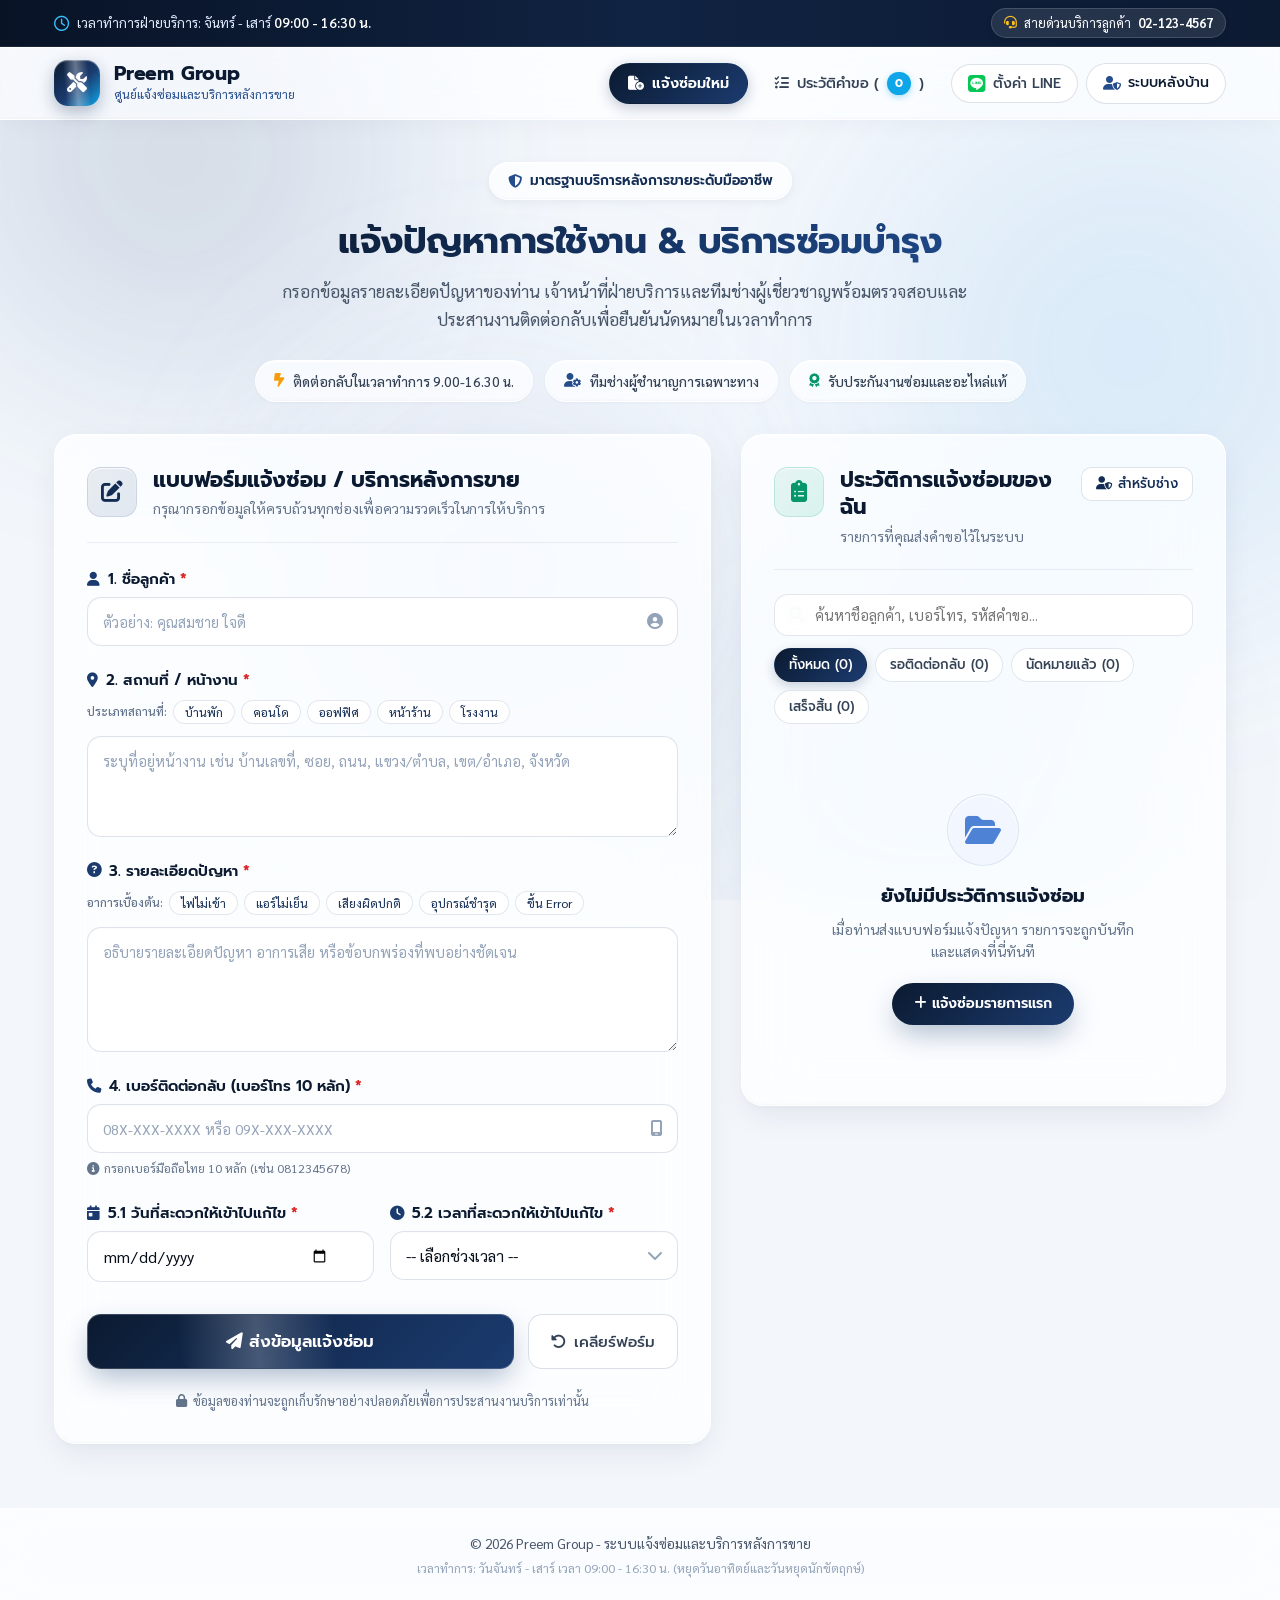
==== web pg/index.html @ f9a59000 "Add files via upload" ====
<!DOCTYPE html>
<html lang="th">
<head>
  <meta charset="UTF-8">
  <meta name="viewport" content="width=device-width, initial-scale=1.0">
  <title>ระบบแจ้งซ่อมและบริการหลังการขาย | Preem Group</title>
  <meta name="description" content="ระบบแจ้งซ่อมและบริการหลังการขายออนไลน์ Preem Group สะดวก รวดเร็ว พร้อมทีมงานช่างมืออาชีพติดต่อกลับในเวลาทำการ 9.00-16.30 น.">
  
  <!-- Google Fonts: Prompt, Sarabun & Plus Jakarta Sans -->
  <link rel="preconnect" href="https://fonts.googleapis.com">
  <link rel="preconnect" href="https://fonts.gstatic.com" crossorigin>
  <link href="https://fonts.googleapis.com/css2?family=Plus+Jakarta+Sans:wght@400;500;600;700;800&family=Prompt:wght@300;400;500;600;700&family=Sarabun:wght@300;400;500;600;700&display=swap" rel="stylesheet">
  
  <!-- Font Awesome 6 Icons -->
  <link rel="stylesheet" href="https://cdnjs.cloudflare.com/ajax/libs/font-awesome/6.5.1/css/all.min.css">
  
  <!-- LINE LIFF SDK 2.x -->
  <script charset="utf-8" src="https://static.line-scdn.net/liff/edge/2/sdk.js"></script>

  <!-- Custom Stylesheet -->
  <link rel="stylesheet" href="style.css">
</head>
<body>

  <!-- Background Ambient Liquid Glass Mesh Orbs -->
  <div class="liquid-bg-container" aria-hidden="true">
    <div class="liquid-orb liquid-orb-1"></div>
    <div class="liquid-orb liquid-orb-2"></div>
    <div class="liquid-orb liquid-orb-3"></div>
    <div class="liquid-orb liquid-orb-4"></div>
  </div>

  <!-- Top Announcement Bar -->
  <aside class="top-announcement" aria-label="เวลาทำการ">
    <div class="container top-bar-content">
      <div class="operating-hours">
        <i class="fa-regular fa-clock"></i>
        <span>เวลาทำการฝ่ายบริการ: จันทร์ - เสาร์ <strong>09:00 - 16:30 น.</strong></span>
      </div>
      <div class="quick-contact">
        <span class="hotline-badge"><i class="fa-solid fa-headset"></i> สายด่วนบริการลูกค้า <strong>02-123-4567</strong></span>
      </div>
    </div>
  </aside>

  <!-- Main Navigation Header -->
  <header class="main-header">
    <div class="container header-content">
      <div class="brand-logo">
        <div class="logo-icon-wrapper">
          <i class="fa-solid fa-screwdriver-wrench"></i>
        </div>
        <div class="brand-text">
          <span class="brand-title">Preem Group</span>
          <span class="brand-subtitle">ศูนย์แจ้งซ่อมและบริการหลังการขาย</span>
        </div>
      </div>
      <nav class="header-nav">
        <a href="#request-form-section" class="nav-link active"><i class="fa-solid fa-file-circle-plus"></i> แจ้งซ่อมใหม่</a>
        <a href="#history-section" class="nav-link"><i class="fa-solid fa-list-check"></i> ประวัติคำขอ (<span id="ticketCountBadge">0</span>)</a>
        <button type="button" id="btnOpenLineSettings" class="btn-header-setting" title="ตั้งค่าเชื่อมต่อ LINE">
          <i class="fa-brands fa-line" style="color: #06C755; font-size: 1.1rem;"></i> <span>ตั้งค่า LINE</span>
        </button>
        <a href="admin.html" class="btn-header-setting" title="เข้าสู่ระบบจัดการหลังบ้าน" style="color: var(--navy-900); text-decoration: none;">
          <i class="fa-solid fa-user-shield text-blue"></i> <span>ระบบหลังบ้าน</span>
        </a>
      </nav>
    </div>
  </header>

  <!-- Hero Section with Trust Badges -->
  <section class="hero-section">
    <div class="container hero-container">
      <div class="hero-text">
        <div class="hero-badge">
          <i class="fa-solid fa-shield-halved"></i> มาตรฐานบริการหลังการขายระดับมืออาชีพ
        </div>
        <h1 class="hero-title">แจ้งปัญหาการใช้งาน & บริการซ่อมบำรุง</h1>
        <p class="hero-desc">
          กรอกข้อมูลรายละเอียดปัญหาของท่าน เจ้าหน้าที่ฝ่ายบริการและทีมช่างผู้เชี่ยวชาญพร้อมตรวจสอบและประสานงานติดต่อกลับเพื่อยืนยันนัดหมายในเวลาทำการ
        </p>
        
        <!-- Trust Feature Cards -->
        <div class="trust-features">
          <div class="trust-pill">
            <i class="fa-solid fa-bolt-lightning text-amber"></i>
            <span>ติดต่อกลับในเวลาทำการ 9.00-16.30 น.</span>
          </div>
          <div class="trust-pill">
            <i class="fa-solid fa-user-gear text-blue"></i>
            <span>ทีมช่างผู้ชำนาญการเฉพาะทาง</span>
          </div>
          <div class="trust-pill">
            <i class="fa-solid fa-award text-emerald"></i>
            <span>รับประกันงานซ่อมและอะไหล่แท้</span>
          </div>
        </div>
      </div>
    </div>
  </section>

  <!-- Main Content Layout -->
  <main class="container main-content-wrapper">
    
    <!-- Left / Top: Service Request Form -->
    <section id="request-form-section" class="service-card form-section-card">
      <div class="card-header">
        <div class="header-icon-box">
          <i class="fa-solid fa-pen-to-square"></i>
        </div>
        <div>
          <h2 class="card-title">แบบฟอร์มแจ้งซ่อม / บริการหลังการขาย</h2>
          <p class="card-subtitle">กรุณากรอกข้อมูลให้ครบถ้วนทุกช่องเพื่อความรวดเร็วในการให้บริการ</p>
        </div>
      </div>

      <form id="serviceRequestForm" class="request-form" novalidate>
        
        <!-- LINE Profile Auto-detection Banner -->
        <div id="lineUserBanner" class="line-user-banner" style="display: none;">
          <div class="line-user-info">
            <div class="line-user-avatar" id="lineUserAvatar">
              <i class="fa-brands fa-line"></i>
            </div>
            <div class="line-user-text">
              <span class="line-user-title"><i class="fa-brands fa-line"></i> เข้าใช้งานผ่าน LINE</span>
              <span class="line-user-name" id="lineUserName">ผู้ใช้ LINE</span>
            </div>
          </div>
          <div class="line-connected-badge">
            <i class="fa-solid fa-circle-check"></i> ดึงชื่อให้อัตโนมัติ
          </div>
        </div>

        <!-- Field 1: Customer Name -->
        <div class="form-group" id="group-customerName">
          <label for="customerName" class="form-label">
            <i class="fa-solid fa-user form-label-icon"></i>
            <span>1. ชื่อลูกค้า <span class="required-star">*</span></span>
          </label>
          <div class="input-wrapper">
            <input 
              type="text" 
              id="customerName" 
              name="customerName" 
              class="form-control" 
              placeholder="ตัวอย่าง: คุณสมชาย ใจดี" 
              required
              autocomplete="name"
            >
            <span class="input-icon-right"><i class="fa-solid fa-circle-user"></i></span>
          </div>
          <p class="error-message" id="error-customerName">
            <i class="fa-solid fa-circle-exclamation"></i> กรุณากรอกชื่อลูกค้า
          </p>
        </div>

        <!-- Field 2: Location -->
        <div class="form-group" id="group-serviceLocation">
          <label for="serviceLocation" class="form-label">
            <i class="fa-solid fa-location-dot form-label-icon"></i>
            <span>2. สถานที่ / หน้างาน <span class="required-star">*</span></span>
          </label>
          
          <!-- Quick location helper pills -->
          <div class="quick-helpers">
            <span class="helper-label">ประเภทสถานที่:</span>
            <button type="button" class="quick-pill location-pill" data-insert="บ้านพักอาศัย / ทาวน์โฮม ">บ้านพัก</button>
            <button type="button" class="quick-pill location-pill" data-insert="คอนโดมิเนียม อาคาร/ห้อง ">คอนโด</button>
            <button type="button" class="quick-pill location-pill" data-insert="สำนักงาน / บริษัท ">ออฟฟิศ</button>
            <button type="button" class="quick-pill location-pill" data-insert="หน้าร้านค้า / โชว์รูม ">หน้าร้าน</button>
            <button type="button" class="quick-pill location-pill" data-insert="โรงงาน / คลังสินค้า ">โรงงาน</button>
          </div>

          <div class="input-wrapper">
            <textarea 
              id="serviceLocation" 
              name="serviceLocation" 
              class="form-control textarea-location" 
              rows="3" 
              placeholder="ระบุที่อยู่หน้างาน เช่น บ้านเลขที่, ซอย, ถนน, แขวง/ตำบล, เขต/อำเภอ, จังหวัด" 
              required
            ></textarea>
          </div>
          <p class="error-message" id="error-serviceLocation">
            <i class="fa-solid fa-circle-exclamation"></i> กรุณากรอกสถานที่หรือที่อยู่หน้างาน
          </p>
        </div>

        <!-- Field 3: Issue Description -->
        <div class="form-group" id="group-issueDetail">
          <label for="issueDetail" class="form-label">
            <i class="fa-solid fa-circle-question form-label-icon"></i>
            <span>3. รายละเอียดปัญหา <span class="required-star">*</span></span>
          </label>

          <!-- Quick issue template pills -->
          <div class="quick-helpers">
            <span class="helper-label">อาการเบื้องต้น:</span>
            <button type="button" class="quick-pill issue-pill" data-insert="เครื่องเปิดไม่ติด / ไฟไม่เข้า ">ไฟไม่เข้า</button>
            <button type="button" class="quick-pill issue-pill" data-insert="เครื่องปรับอากาศไม่เย็น / มีน้ำหยด ">แอร์ไม่เย็น</button>
            <button type="button" class="quick-pill issue-pill" data-insert="มีเสียงดังผิดปกติขณะทำงาน ">เสียงผิดปกติ</button>
            <button type="button" class="quick-pill issue-pill" data-insert="อุปกรณ์ชำรุด แตกหัก หรือหลุดหลวม ">อุปกรณ์ชำรุด</button>
            <button type="button" class="quick-pill issue-pill" data-insert="ระบบแจ้งเตือน Error Code ขึ้นหน้าจอ ">ขึ้น Error</button>
          </div>

          <div class="input-wrapper">
            <textarea 
              id="issueDetail" 
              name="issueDetail" 
              class="form-control textarea-issue" 
              rows="4" 
              placeholder="อธิบายรายละเอียดปัญหา อาการเสีย หรือข้อบกพร่องที่พบอย่างชัดเจน" 
              required
            ></textarea>
          </div>
          <p class="error-message" id="error-issueDetail">
            <i class="fa-solid fa-circle-exclamation"></i> กรุณากรอกรายละเอียดปัญหา
          </p>
        </div>

        <!-- Field 4: Contact Phone -->
        <div class="form-group" id="group-contactPhone">
          <label for="contactPhone" class="form-label">
            <i class="fa-solid fa-phone form-label-icon"></i>
            <span>4. เบอร์ติดต่อกลับ (เบอร์โทร 10 หลัก) <span class="required-star">*</span></span>
          </label>
          <div class="input-wrapper">
            <input 
              type="tel" 
              id="contactPhone" 
              name="contactPhone" 
              class="form-control" 
              placeholder="08X-XXX-XXXX หรือ 09X-XXX-XXXX" 
              maxlength="12" 
              required
              autocomplete="tel"
            >
            <span class="input-icon-right" id="phoneValidIcon"><i class="fa-solid fa-mobile-screen"></i></span>
          </div>
          <p class="field-hint"><i class="fa-solid fa-circle-info"></i> กรอกเบอร์มือถือไทย 10 หลัก (เช่น 0812345678)</p>
          <p class="error-message" id="error-contactPhone">
            <i class="fa-solid fa-circle-exclamation"></i> กรุณากรอกเบอร์โทรศัพท์มือถือ 10 หลักให้ถูกต้อง (ขึ้นต้นด้วย 0)
          </p>
        </div>

        <!-- Field 5: Preferred Date & Time -->
        <div class="form-row-2col">
          <!-- 5.1 Preferred Date -->
          <div class="form-group" id="group-preferredDate">
            <label for="preferredDate" class="form-label">
              <i class="fa-solid fa-calendar-day form-label-icon"></i>
              <span>5.1 วันที่สะดวกให้เข้าไปแก้ไข <span class="required-star">*</span></span>
            </label>
            <div class="input-wrapper">
              <input 
                type="date" 
                id="preferredDate" 
                name="preferredDate" 
                class="form-control" 
                required
              >
            </div>
            <p class="error-message" id="error-preferredDate">
              <i class="fa-solid fa-circle-exclamation"></i> กรุณาเลือกวันที่สะดวกให้เข้าไปแก้ไข
            </p>
          </div>

          <!-- 5.2 Preferred Time -->
          <div class="form-group" id="group-preferredTime">
            <label for="preferredTime" class="form-label">
              <i class="fa-solid fa-clock form-label-icon"></i>
              <span>5.2 เวลาที่สะดวกให้เข้าไปแก้ไข <span class="required-star">*</span></span>
            </label>
            <div class="input-wrapper">
              <select id="preferredTime" name="preferredTime" class="form-control" required>
                <option value="" disabled selected>-- เลือกช่วงเวลา --</option>
                <option value="09:00 - 11:30 น. (ช่วงเช้า)">09:00 - 11:30 น. (ช่วงเช้า)</option>
                <option value="11:30 - 13:30 น. (ช่วงเที่ยง)">11:30 - 13:30 น. (ช่วงเที่ยง)</option>
                <option value="13:30 - 15:00 น. (ช่วงบ่ายต้น)">13:30 - 15:00 น. (ช่วงบ่ายต้น)</option>
                <option value="15:00 - 16:30 น. (ช่วงบ่ายแก่)">15:00 - 16:30 น. (ช่วงบ่ายแก่)</option>
                <option value="สะดวกตลอดเวลาทำการ (09:00 - 16:30 น.)">สะดวกตลอดเวลาทำการ (09:00 - 16:30 น.)</option>
              </select>
              <span class="input-icon-right"><i class="fa-solid fa-chevron-down"></i></span>
            </div>
            <p class="error-message" id="error-preferredTime">
              <i class="fa-solid fa-circle-exclamation"></i> กรุณาเลือกช่วงเวลาที่สะดวก
            </p>
          </div>
        </div>

        <!-- Submit Button Area -->
        <div class="form-action-area">
          <button type="submit" id="btnSubmitRequest" class="btn-submit">
            <span class="btn-text"><i class="fa-solid fa-paper-plane"></i> ส่งข้อมูลแจ้งซ่อม</span>
            <span class="btn-loading" style="display: none;"><i class="fa-solid fa-circle-notch fa-spin"></i> กำลังส่งข้อมูล...</span>
          </button>
          <button type="button" id="btnResetForm" class="btn-reset">
            <i class="fa-solid fa-rotate-left"></i> เคลียร์ฟอร์ม
          </button>
        </div>
        
        <p class="privacy-note">
          <i class="fa-solid fa-lock"></i> ข้อมูลของท่านจะถูกเก็บรักษาอย่างปลอดภัยเพื่อการประสานงานบริการเท่านั้น
        </p>

      </form>
    </section>

    <!-- Right / Bottom: Request History & Live Status Tracking -->
    <section id="history-section" class="service-card history-section-card">
      <div class="card-header history-header">
        <div class="header-icon-box success-icon-box">
          <i class="fa-solid fa-clipboard-list"></i>
        </div>
        <div class="history-title-area">
          <div style="display: flex; align-items: center; gap: 8px; flex-wrap: wrap;">
            <h2 class="card-title" id="historySectionTitle">ประวัติการแจ้งซ่อมของฉัน</h2>
            <span id="staffRoleBadge" class="status-badge" style="display: none; background: #e0e7ff; color: #3730a3; font-size: 0.75rem; padding: 2px 8px;">
              <i class="fa-solid fa-shield-halved"></i> โหมดช่าง/แอดมิน
            </span>
          </div>
          <p class="card-subtitle" id="historySectionSubtitle">รายการที่คุณส่งคำขอไว้ในระบบ</p>
        </div>
        <div class="history-actions">
          <button type="button" id="btnToggleStaffMode" class="btn-secondary-sm" title="เข้าสู่ระบบสำหรับช่าง/แอดมิน">
            <i class="fa-solid fa-user-shield"></i> <span id="staffModeBtnText">สำหรับช่าง</span>
          </button>
          <button type="button" id="btnExportCSV" class="btn-secondary-sm" title="ส่งออกข้อมูลเป็น CSV" style="display: none;">
            <i class="fa-solid fa-file-arrow-down"></i> <span class="action-btn-text">ส่งออก</span>
          </button>
          <button type="button" id="btnClearHistory" class="btn-secondary-sm text-danger" title="ล้างประวัติ" style="display: none;">
            <i class="fa-solid fa-trash-can"></i> <span class="action-btn-text">ล้าง</span>
          </button>
        </div>
      </div>

      <!-- Filter and Search Toolbar -->
      <div class="history-toolbar">
        <div class="search-box">
          <i class="fa-solid fa-magnifying-glass search-icon"></i>
          <input 
            type="text" 
            id="searchHistoryInput" 
            placeholder="ค้นหาชื่อลูกค้า, เบอร์โทร, รหัสคำขอ..." 
            class="search-input"
          >
          <button type="button" id="btnClearSearch" class="btn-clear-search" style="display: none;">
            <i class="fa-solid fa-xmark"></i>
          </button>
        </div>
        <div class="filter-status-group">
          <button type="button" class="filter-chip active" data-status="all">ทั้งหมด (<span id="cntAll">0</span>)</button>
          <button type="button" class="filter-chip" data-status="รอติดต่อกลับ">รอติดต่อกลับ (<span id="cntPending">0</span>)</button>
          <button type="button" class="filter-chip" data-status="นัดหมายแล้ว">นัดหมายแล้ว (<span id="cntScheduled">0</span>)</button>
          <button type="button" class="filter-chip" data-status="เสร็จสิ้น">เสร็จสิ้น (<span id="cntCompleted">0</span>)</button>
        </div>
      </div>

      <!-- Tickets Container (Responsive Cards & Table View) -->
      <div id="ticketsContainer" class="tickets-container">
        <!-- Will be dynamically populated by JavaScript -->
      </div>

      <!-- Empty State View -->
      <div id="emptyHistoryState" class="empty-state" style="display: none;">
        <div class="empty-icon-wrap">
          <i class="fa-solid fa-folder-open"></i>
        </div>
        <h3 class="empty-title">ยังไม่มีประวัติการแจ้งซ่อม</h3>
        <p class="empty-desc">เมื่อท่านส่งแบบฟอร์มแจ้งปัญหา รายการจะถูกบันทึกและแสดงที่นี่ทันที</p>
        <a href="#request-form-section" class="btn-empty-action"><i class="fa-solid fa-plus"></i> แจ้งซ่อมรายการแรก</a>
      </div>

    </section>

  </main>

  <!-- Footer -->
  <footer class="main-footer">
    <div class="container footer-content">
      <p>© 2026 Preem Group - ระบบแจ้งซ่อมและบริการหลังการขาย</p>
      <p class="footer-subtext">เวลาทำการ: วันจันทร์ - เสาร์ เวลา 09:00 - 16:30 น. (หยุดวันอาทิตย์และวันหยุดนักขัตฤกษ์)</p>
    </div>
  </footer>

  <!-- Modal: Success Confirmation Popup -->
  <div id="successModal" class="modal-overlay" role="dialog" aria-modal="true" aria-labelledby="modalTitle" style="display: none;">
    <div class="modal-card">
      <div class="modal-accent-bar"></div>
      
      <button type="button" class="modal-close-btn" id="modalCloseBtn" aria-label="ปิดหน้าต่าง">
        <i class="fa-solid fa-xmark"></i>
      </button>

      <div class="modal-body">
        <!-- Animated Success Checkmark Icon -->
        <div class="success-animation-wrap">
          <div class="success-circle">
            <i class="fa-solid fa-check"></i>
          </div>
          <div class="sparkle-ring"></div>
        </div>

        <div class="ticket-pill-badge">
          <i class="fa-solid fa-hashtag"></i> รหัสแจ้งซ่อม: <strong id="modalTicketId">REQ-20260820-001</strong>
        </div>

        <h3 id="modalTitle" class="modal-title">ส่งข้อมูลแจ้งซ่อมเรียบร้อยแล้ว!</h3>

        <!-- The exact requested automated Thai response message -->
        <div class="official-reply-box">
          <div class="reply-quote-icon"><i class="fa-solid fa-quote-left"></i></div>
          <p class="reply-text">
            "ขอบคุณที่แจ้งปัญหา ทางบริษัทยินดีบริการ และจะติดต่อกลับไปในเวลาทำการ 9.00-16.30 น. ทางบริษัทจะทำการนัดวันและเวลาอีกครั้ง ขอบคุณครับ"
          </p>
        </div>

        <!-- Summary of submitted request -->
        <div class="submitted-summary-card">
          <h4 class="summary-card-title"><i class="fa-solid fa-receipt"></i> ข้อมูลสรุปการแจ้งซ่อม</h4>
          <div class="summary-grid">
            <div class="summary-item">
              <span class="summary-label">ชื่อลูกค้า:</span>
              <span class="summary-val" id="modalSummaryName">-</span>
            </div>
            <div class="summary-item">
              <span class="summary-label">เบอร์ติดต่อกลับ:</span>
              <span class="summary-val" id="modalSummaryPhone">-</span>
            </div>
            <div class="summary-item full-width">
              <span class="summary-label">สถานที่ / หน้างาน:</span>
              <span class="summary-val" id="modalSummaryLocation">-</span>
            </div>
            <div class="summary-item full-width">
              <span class="summary-label">รายละเอียดปัญหา:</span>
              <span class="summary-val" id="modalSummaryIssue">-</span>
            </div>
            <div class="summary-item">
              <span class="summary-label">วันที่สะดวก:</span>
              <span class="summary-val text-primary-dark" id="modalSummaryDate">-</span>
            </div>
            <div class="summary-item">
              <span class="summary-label">เวลาที่สะดวก:</span>
              <span class="summary-val text-primary-dark" id="modalSummaryTime">-</span>
            </div>
            <div class="summary-item full-width">
              <span class="summary-label">สถานะปัจจุบัน:</span>
              <span class="status-badge status-pending"><i class="fa-solid fa-hourglass-half fa-spin"></i> รอติดต่อกลับ</span>
            </div>
          </div>
        </div>

        <!-- LINE Actions Area -->
        <div class="line-modal-actions">
          <button type="button" id="btnLineSendChat" class="btn-line-primary">
            <i class="fa-brands fa-line" style="font-size: 1.2rem;"></i> ส่งสรุปใบแจ้งซ่อมเข้าแชท LINE
          </button>
          <div class="line-modal-actions-row">
            <button type="button" id="btnLineShare" class="btn-line-outline">
              <i class="fa-solid fa-share-nodes"></i> แชร์ไปยัง LINE
            </button>
            <button type="button" id="btnLineContactOa" class="btn-line-outline">
              <i class="fa-solid fa-headset"></i> ติดต่อ LINE OA
            </button>
          </div>
        </div>

        <!-- Modal Action Buttons -->
        <div class="modal-actions">
          <button type="button" id="btnModalAcknowledge" class="btn-modal-primary">
            <i class="fa-solid fa-check"></i> ตกลง / เรียบร้อย
          </button>
          <button type="button" id="btnModalPrint" class="btn-modal-outline">
            <i class="fa-solid fa-print"></i> พิมพ์ / บันทึกใบคำขอ
          </button>
          <button type="button" id="btnLineCloseLiff" class="btn-modal-outline text-danger" style="display: none;">
            <i class="fa-solid fa-xmark"></i> ปิดหน้าต่าง LINE
          </button>
        </div>
      </div>
    </div>
  </div>

  <!-- Modal: Detail View & Status Update for Tickets -->
  <div id="detailModal" class="modal-overlay" role="dialog" aria-modal="true" style="display: none;">
    <div class="modal-card">
      <div class="modal-accent-bar bar-blue"></div>
      
      <button type="button" class="modal-close-btn" id="detailCloseBtn" aria-label="ปิด">
        <i class="fa-solid fa-xmark"></i>
      </button>

      <div class="modal-body">
        <div class="detail-header-flex">
          <div>
            <span class="detail-ticket-id" id="detailTicketId">#REQ-20260820-001</span>
            <h3 class="modal-title" style="margin-top: 4px; text-align: left;">รายละเอียดใบแจ้งซ่อม</h3>
          </div>
          <div id="detailStatusBadge"></div>
        </div>

        <div class="detail-content-box" id="detailContentBody">
          <!-- Populated by JS -->
        </div>

        <!-- LINE Actions from Detail View -->
        <div class="line-modal-actions-row" style="margin-top: 14px;">
          <button type="button" id="btnDetailLineShare" class="btn-line-outline">
            <i class="fa-brands fa-line"></i> แชร์ข้อมูลเข้า LINE
          </button>
          <button type="button" id="btnDetailLineOa" class="btn-line-outline">
            <i class="fa-solid fa-headset"></i> สอบถามสถานะทาง LINE OA
          </button>
        </div>

        <!-- Customer Status Timeline Tracker (Visible for normal users) -->
        <div id="customerStatusTracker" class="customer-status-tracker">
          <div class="tracker-title"><i class="fa-solid fa-timeline"></i> ติดตามสถานะงานซ่อม:</div>
          <div class="timeline-steps">
            <div class="timeline-step" id="step1">
              <div class="step-icon"><i class="fa-solid fa-file-circle-check"></i></div>
              <div class="step-text">
                <span class="step-name">1. รับแจ้งเรื่อง</span>
                <span class="step-desc">บันทึกข้อมูลแล้ว</span>
              </div>
            </div>
            <div class="timeline-connector" id="connector1"></div>
            <div class="timeline-step" id="step2">
              <div class="step-icon"><i class="fa-solid fa-phone-volume"></i></div>
              <div class="step-text">
                <span class="step-name">2. ติดต่อ & นัดหมาย</span>
                <span class="step-desc">ยืนยันวัน-เวลานัด</span>
              </div>
            </div>
            <div class="timeline-connector" id="connector2"></div>
            <div class="timeline-step" id="step3">
              <div class="step-icon"><i class="fa-solid fa-circle-check"></i></div>
              <div class="step-text">
                <span class="step-name">3. เสร็จสิ้น</span>
                <span class="step-desc">ดำเนินการเรียบร้อย</span>
              </div>
            </div>
          </div>
          <div class="ticket-lock-notice">
            <i class="fa-solid fa-lock"></i> <span>ข้อมูลใบแจ้งซ่อมถูกบันทึกแล้ว ไม่สามารถแก้ไขได้ หากต้องการเปลี่ยนแปลง กรุณาติดต่อทาง LINE OA หรือโทร 02-123-4567</span>
          </div>
        </div>

        <!-- Status modifier for staff only (Visible ONLY in Staff Mode) -->
        <div class="status-modifier-section" id="detailStatusModifierSection" style="display: none;">
          <label class="modifier-label"><i class="fa-solid fa-user-shield"></i> จัดการสถานะงาน (เฉพาะทีมช่าง / แอดมิน):</label>
          <div class="status-buttons-row">
            <button type="button" class="btn-status-change" data-newstatus="รอติดต่อกลับ"><i class="fa-solid fa-hourglass-half"></i> รอติดต่อกลับ</button>
            <button type="button" class="btn-status-change" data-newstatus="นัดหมายแล้ว"><i class="fa-solid fa-calendar-check"></i> นัดหมายแล้ว</button>
            <button type="button" class="btn-status-change" data-newstatus="เสร็จสิ้น"><i class="fa-solid fa-circle-check"></i> เสร็จสิ้น</button>
          </div>
        </div>

        <div class="modal-actions" style="margin-top: 20px;">
          <button type="button" id="btnDetailClose" class="btn-modal-primary">ปิดหน้าต่าง</button>
        </div>
      </div>
    </div>
  </div>

  <!-- Modal: LINE Integration Settings -->
  <div id="lineSettingsModal" class="modal-overlay" role="dialog" aria-modal="true" style="display: none;">
    <div class="modal-card">
      <div class="modal-accent-bar" style="background: linear-gradient(90deg, #06C755, #00B900);"></div>
      
      <button type="button" class="modal-close-btn" id="lineSettingsCloseBtn" aria-label="ปิด">
        <i class="fa-solid fa-xmark"></i>
      </button>

      <div class="modal-body">
        <div class="detail-header-flex">
          <div style="display: flex; align-items: center; gap: 12px;">
            <i class="fa-brands fa-line" style="font-size: 2.2rem; color: #06C755;"></i>
            <div>
              <h3 class="modal-title" style="margin: 0; text-align: left;">ตั้งค่าการเชื่อมต่อ LINE</h3>
              <p style="font-size: 0.85rem; color: var(--slate-500); margin: 2px 0 0 0;">กำหนดค่า LINE LIFF และการแจ้งเตือนแอดมิน</p>
            </div>
          </div>
        </div>

        <form id="lineConfigForm" style="margin-top: 18px;">
          <div class="settings-field">
            <label for="cfgLiffId"><i class="fa-solid fa-key"></i> LINE LIFF ID (สำหรับเปิดใน LINE):</label>
            <input type="text" id="cfgLiffId" class="form-control" placeholder="เช่น 200xxxxxxx-xxxxxxx">
            <p class="settings-help">นำ LIFF ID ได้จาก <a href="https://developers.line.biz/" target="_blank" rel="noopener">LINE Developers Console</a></p>
          </div>

          <div class="settings-field">
            <label for="cfgLineOa"><i class="fa-solid fa-at"></i> LINE Official Account ID / Link:</label>
            <input type="text" id="cfgLineOa" class="form-control" placeholder="เช่น @preemgroup หรือ https://line.me/R/ti/p/@...">
            <p class="settings-help">ลิงก์หรือไอดี LINE OA เพื่อให้ลูกค้ากดคุยสอบถามกับแอดมินได้โดยตรง</p>
          </div>

          <div class="settings-field">
            <label for="cfgWebhookUrl"><i class="fa-solid fa-bell"></i> Webhook แจ้งเตือนเข้า LINE แอดมิน (URL):</label>
            <input type="url" id="cfgWebhookUrl" class="form-control" placeholder="เช่น Google Apps Script Webhook URL">
            <p class="settings-help">ส่งข้อมูลแจ้งซ่อมเข้ากลุ่มช่าง/แอดมินอัตโนมัติทันทีที่ลูกค้ากดส่งฟอร์ม</p>
          </div>

          <div class="line-guide-card">
            <strong><i class="fa-solid fa-lightbulb"></i> วิธีนำไปใช้งานบน LINE:</strong>
            <ol>
              <li>สร้าง LIFF App ใน LINE Developers แล้วใส่ Endpoint URL ของเว็บนี้</li>
              <li>นำลิงก์ <code>https://liff.line.me/YOUR-LIFF-ID</code> ไปใส่ใน <strong>Rich Menu</strong> ของ LINE Official Account</li>
              <li>เมื่อลูกค้าเปิดผ่าน LINE จะดึงชื่อให้อัตโนมัติและส่งข้อความสรุปเข้าแชทได้ทันที</li>
            </ol>
          </div>

          <div class="modal-actions" style="margin-top: 20px;">
            <button type="submit" class="btn-modal-primary" style="background: var(--line-green);">
              <i class="fa-solid fa-floppy-disk"></i> บันทึกการตั้งค่า
            </button>
            <button type="button" id="btnLineSettingsCancel" class="btn-modal-outline">
              ยกเลิก
            </button>
          </div>
        </form>
      </div>
    </div>
  </div>

  <!-- Modal: Staff PIN Login -->
  <div id="staffPinModal" class="modal-overlay" role="dialog" aria-modal="true" style="display: none;">
    <div class="modal-card" style="max-width: 400px;">
      <div class="modal-accent-bar bar-blue"></div>
      
      <button type="button" class="modal-close-btn" id="staffPinCloseBtn" aria-label="ปิด">
        <i class="fa-solid fa-xmark"></i>
      </button>

      <div class="modal-body" style="text-align: center;">
        <div style="width: 56px; height: 56px; border-radius: 50%; background: var(--primary-50); color: var(--primary-600); display: flex; align-items: center; justify-content: center; font-size: 1.5rem; margin: 0 auto 12px;">
          <i class="fa-solid fa-user-shield"></i>
        </div>

        <h3 class="modal-title" style="margin-bottom: 6px;">เข้าสู่ระบบทีมช่าง / แอดมิน</h3>
        <p style="font-size: 0.85rem; color: var(--slate-500); margin-bottom: 18px;">
          กรุณากรอกรหัส PIN เพื่อดูและจัดการรายการแจ้งซ่อมทั้งหมด
        </p>

        <form id="staffPinForm">
          <div class="input-wrapper" style="max-width: 200px; margin: 0 auto 8px;">
            <input 
              type="password" 
              id="staffPinInput" 
              class="form-control" 
              placeholder="••••" 
              maxlength="8" 
              autocomplete="current-password"
              style="text-align: center; font-size: 1.4rem; letter-spacing: 6px; font-weight: 700;"
              required
            >
          </div>
          <p class="error-message" id="staffPinError" style="display: none; justify-content: center; margin-bottom: 12px;">
            <i class="fa-solid fa-circle-exclamation"></i> รหัส PIN ไม่ถูกต้อง
          </p>
          <p style="font-size: 0.78rem; color: var(--slate-400); margin-bottom: 18px;">
            <i class="fa-solid fa-circle-info"></i> รหัส PIN เริ่มต้น: <code>1234</code>
          </p>

          <div class="modal-actions" style="flex-direction: column; gap: 8px;">
            <button type="submit" class="btn-modal-primary" style="width: 100%;">
              <i class="fa-solid fa-lock-open"></i> ยืนยันรหัส PIN
            </button>
            <button type="button" id="btnStaffPinCancel" class="btn-modal-outline" style="width: 100%;">
              ยกเลิก
            </button>
          </div>
        </form>
      </div>
    </div>
  </div>

  <!-- Toast Notification Container -->
  <div id="toastContainer" class="toast-container" aria-live="polite"></div>

  <!-- Mobile Bottom Navigation Bar -->
  <nav class="mobile-bottom-nav" aria-label="เมนูหลักบนมือถือ">
    <a href="#request-form-section" class="mobile-nav-item active" id="mNavForm">
      <i class="fa-solid fa-file-circle-plus"></i>
      <span>แจ้งซ่อม</span>
    </a>
    <a href="#history-section" class="mobile-nav-item" id="mNavHistory">
      <div class="m-nav-icon-wrap">
        <i class="fa-solid fa-list-check"></i>
        <span class="m-nav-badge" id="mTicketCountBadge">0</span>
      </div>
      <span>ประวัติ</span>
    </a>
    <button type="button" class="mobile-nav-item" id="mNavLineOa">
      <i class="fa-brands fa-line" style="color: #06C755;"></i>
      <span>คุยไลน์</span>
    </button>
    <button type="button" class="mobile-nav-item" id="mNavSettings">
      <i class="fa-solid fa-gear"></i>
      <span>ตั้งค่า</span>
    </button>
  </nav>

  <!-- LINE Integration Service -->
  <script src="line-config.js"></script>
  <!-- Main JavaScript File -->
  <script src="app.js"></script>
</body>
</html>
---- web pg/style.css ----
/* ==========================================================================
   Preem Group - Service & Maintenance Care
   Theme: Clean Liquid Glassmorphism (Core Navy / สีกรมหรูหรา)
   ========================================================================== */

:root {
  /* Core Navy Palette (แกนหลักสีกรม) */
  --navy-950: #060e1a;
  --navy-900: #0b1a30;
  --navy-850: #0f2342;
  --navy-800: #132c54;
  --navy-700: #1b3b6f;
  --navy-600: #254d8c;
  --navy-500: #3366b2;
  --navy-400: #4d82d4;
  --navy-300: #7ea8eb;
  --navy-200: #bdd3f8;
  --navy-100: #e2edfd;
  --navy-50:  #f0f5fc;
  --navy-25:  #f8fafd;

  /* Primary Mapping */
  --primary-900: var(--navy-900);
  --primary-800: var(--navy-800);
  --primary-700: var(--navy-700);
  --primary-600: var(--navy-600);
  --primary-500: var(--navy-500);
  --primary-400: var(--navy-400);
  --primary-100: var(--navy-100);
  --primary-50:  var(--navy-50);

  /* Liquid Sapphire & Cyan Accents */
  --liquid-cyan-500: #0ea5e9;
  --liquid-cyan-400: #38bdf8;
  --liquid-cyan-100: #e0f2fe;
  --liquid-cyan-50:  #f0f9ff;

  /* Status Colors */
  --success-700: #065f46;
  --success-600: #059669;
  --success-500: #10b981;
  --success-100: #d1fae5;
  --success-50:  #ecfdf5;

  --warning-700: #92400e;
  --warning-600: #d97706;
  --warning-500: #f59e0b;
  --warning-100: #fef3c7;
  --warning-50:  #fffbeb;

  --danger-700:  #991b1b;
  --danger-600:  #dc2626;
  --danger-500:  #ef4444;
  --danger-100:  #fee2e2;
  --danger-50:   #fef2f2;

  --line-green:  #06C755;
  --line-green-dark: #05b34c;
  --line-green-light: #e8f9ee;

  /* Neutrals & Slate */
  --slate-900: #0f172a;
  --slate-800: #1e293b;
  --slate-700: #334155;
  --slate-600: #475569;
  --slate-500: #64748b;
  --slate-400: #94a3b8;
  --slate-300: #cbd5e1;
  --slate-200: #e2e8f0;
  --slate-100: #f1f5f9;
  --slate-50:  #f8fafc;
  --white:     #ffffff;

  /* Liquid Glass Design Tokens */
  --glass-bg-card: rgba(255, 255, 255, 0.76);
  --glass-bg-card-hover: rgba(255, 255, 255, 0.88);
  --glass-bg-subtle: rgba(240, 246, 255, 0.65);
  --glass-bg-input: rgba(255, 255, 255, 0.85);
  --glass-border: rgba(255, 255, 255, 0.85);
  --glass-border-subtle: rgba(27, 59, 111, 0.12);
  --glass-specular: inset 0 1px 1px 0 rgba(255, 255, 255, 0.95), inset 0 -1px 2px 0 rgba(19, 44, 84, 0.03);
  --glass-blur: blur(20px) saturate(190%);
  --glass-blur-heavy: blur(32px) saturate(200%);

  /* Liquid Shadows */
  --shadow-xs: 0 1px 3px rgba(11, 26, 48, 0.04);
  --shadow-sm: 0 3px 10px rgba(11, 26, 48, 0.05);
  --shadow-md: 0 12px 32px -4px rgba(11, 26, 48, 0.08), 0 4px 12px -2px rgba(11, 26, 48, 0.03);
  --shadow-lg: 0 24px 50px -10px rgba(11, 26, 48, 0.11), 0 10px 20px -5px rgba(11, 26, 48, 0.04);
  --shadow-xl: 0 35px 70px -15px rgba(11, 26, 48, 0.18);
  --shadow-glow-navy: 0 12px 28px -4px rgba(27, 59, 111, 0.35);
  --shadow-glow-cyan: 0 8px 24px -2px rgba(14, 165, 233, 0.3);

  /* Radius */
  --radius-xs: 6px;
  --radius-sm: 10px;
  --radius-md: 14px;
  --radius-lg: 22px;
  --radius-xl: 28px;
  --radius-full: 9999px;

  /* Typography */
  --font-heading: 'Prompt', 'Plus Jakarta Sans', -apple-system, BlinkMacSystemFont, sans-serif;
  --font-body: 'Sarabun', 'Plus Jakarta Sans', -apple-system, BlinkMacSystemFont, sans-serif;
  --font-en: 'Plus Jakarta Sans', -apple-system, sans-serif;

  /* Transitions */
  --transition-fast: 0.15s cubic-bezier(0.16, 1, 0.3, 1);
  --transition-normal: 0.25s cubic-bezier(0.16, 1, 0.3, 1);
  --transition-slow: 0.4s cubic-bezier(0.16, 1, 0.3, 1);
}

/* ==========================================================================
   CSS Reset & Base Setup
   ========================================================================== */

*, *::before, *::after {
  box-sizing: border-box;
  margin: 0;
  padding: 0;
}

html {
  scroll-behavior: smooth;
  font-size: 16px;
  -webkit-font-smoothing: antialiased;
  -moz-osx-font-smoothing: grayscale;
}

body {
  font-family: var(--font-body);
  background-color: #f3f7fc;
  color: var(--slate-800);
  line-height: 1.6;
  min-height: 100vh;
  display: flex;
  flex-direction: column;
  position: relative;
  overflow-x: hidden;
}

.container {
  width: 100%;
  max-width: 1220px;
  margin-left: auto;
  margin-right: auto;
  padding-left: 24px;
  padding-right: 24px;
}

/* ==========================================================================
   Ambient Liquid Background Glow Orbs
   ========================================================================== */

.liquid-bg-container {
  position: fixed;
  top: 0;
  left: 0;
  width: 100vw;
  height: 100vh;
  z-index: -1;
  pointer-events: none;
  overflow: hidden;
}

.liquid-orb {
  position: absolute;
  border-radius: 50%;
  filter: blur(100px);
  opacity: 0.65;
  will-change: transform;
  animation: floatOrb 20s infinite alternate ease-in-out;
}

.liquid-orb-1 {
  width: 550px;
  height: 550px;
  background: radial-gradient(circle, rgba(19, 44, 84, 0.28) 0%, rgba(37, 77, 140, 0.12) 60%, transparent 80%);
  top: -120px;
  left: -100px;
  animation-duration: 18s;
}

.liquid-orb-2 {
  width: 600px;
  height: 600px;
  background: radial-gradient(circle, rgba(14, 165, 233, 0.22) 0%, rgba(77, 130, 212, 0.12) 60%, transparent 80%);
  top: 50px;
  right: -150px;
  animation-duration: 22s;
  animation-delay: -5s;
}

.liquid-orb-3 {
  width: 480px;
  height: 480px;
  background: radial-gradient(circle, rgba(27, 59, 111, 0.2) 0%, rgba(189, 211, 248, 0.2) 60%, transparent 80%);
  bottom: 10%;
  left: 20%;
  animation-duration: 25s;
  animation-delay: -10s;
}

.liquid-orb-4 {
  width: 450px;
  height: 450px;
  background: radial-gradient(circle, rgba(56, 189, 248, 0.18) 0%, rgba(19, 44, 84, 0.1) 60%, transparent 80%);
  bottom: -100px;
  right: 10%;
  animation-duration: 19s;
  animation-delay: -3s;
}

@keyframes floatOrb {
  0% {
    transform: translate(0, 0) scale(1);
  }
  50% {
    transform: translate(30px, 40px) scale(1.08);
  }
  100% {
    transform: translate(-30px, 20px) scale(0.95);
  }
}

/* ==========================================================================
   Top Announcement Bar (Deep Navy Liquid Accent)
   ========================================================================== */

.top-announcement {
  background: linear-gradient(90deg, #081326 0%, #102342 50%, #0c1a32 100%);
  color: var(--navy-100);
  font-size: 0.84rem;
  padding: 8px 0;
  border-bottom: 1px solid rgba(255, 255, 255, 0.08);
  position: relative;
  z-index: 101;
  backdrop-filter: blur(10px);
}

.top-bar-content {
  display: flex;
  justify-content: space-between;
  align-items: center;
  flex-wrap: wrap;
  gap: 10px;
}

.operating-hours {
  display: flex;
  align-items: center;
  gap: 8px;
  font-weight: 400;
}

.operating-hours i {
  color: var(--liquid-cyan-400);
  font-size: 0.95rem;
}

.operating-hours strong {
  color: var(--white);
  font-weight: 600;
}

.hotline-badge {
  display: inline-flex;
  align-items: center;
  gap: 7px;
  background: rgba(255, 255, 255, 0.1);
  backdrop-filter: blur(8px);
  padding: 4px 12px;
  border-radius: var(--radius-full);
  font-size: 0.8rem;
  color: var(--white);
  border: 1px solid rgba(255, 255, 255, 0.15);
  box-shadow: 0 2px 6px rgba(0, 0, 0, 0.1);
  transition: all var(--transition-fast);
}

.hotline-badge i {
  color: #fbbf24;
}

.hotline-badge:hover {
  background: rgba(255, 255, 255, 0.18);
  border-color: rgba(255, 255, 255, 0.3);
}

/* ==========================================================================
   Main Navigation Header (Sticky Liquid Glass)
   ========================================================================== */

.main-header {
  background: rgba(255, 255, 255, 0.72);
  backdrop-filter: var(--glass-blur-heavy);
  -webkit-backdrop-filter: var(--glass-blur-heavy);
  border-bottom: 1px solid rgba(255, 255, 255, 0.9);
  position: sticky;
  top: 0;
  z-index: 100;
  box-shadow: 0 4px 24px 0 rgba(11, 26, 48, 0.04), var(--glass-specular);
  transition: all var(--transition-normal);
}

.header-content {
  display: flex;
  align-items: center;
  justify-content: space-between;
  height: 72px;
}

.brand-logo {
  display: flex;
  align-items: center;
  gap: 14px;
  text-decoration: none;
}

.logo-icon-wrapper {
  width: 46px;
  height: 46px;
  background: linear-gradient(135deg, #0b1a30 0%, #1b3b6f 55%, #0ea5e9 100%);
  color: var(--white);
  border-radius: var(--radius-md);
  display: flex;
  align-items: center;
  justify-content: center;
  font-size: 1.25rem;
  box-shadow: 0 6px 16px rgba(19, 44, 84, 0.3), inset 0 1px 1px rgba(255, 255, 255, 0.4);
  position: relative;
  overflow: hidden;
  transition: transform var(--transition-normal);
}

.logo-icon-wrapper::after {
  content: '';
  position: absolute;
  top: -50%;
  left: -50%;
  width: 200%;
  height: 200%;
  background: linear-gradient(60deg, transparent 40%, rgba(255, 255, 255, 0.35) 50%, transparent 60%);
  transform: rotate(25deg);
  pointer-events: none;
}

.brand-logo:hover .logo-icon-wrapper {
  transform: translateY(-1px) scale(1.03);
}

.brand-text {
  display: flex;
  flex-direction: column;
}

.brand-title {
  font-family: var(--font-heading);
  font-size: 1.22rem;
  font-weight: 700;
  color: var(--navy-900);
  letter-spacing: -0.01em;
  line-height: 1.2;
}

.brand-subtitle {
  font-size: 0.78rem;
  color: var(--navy-600);
  font-weight: 400;
}

.header-nav {
  display: flex;
  align-items: center;
  gap: 8px;
}

.nav-link {
  font-family: var(--font-heading);
  font-size: 0.9rem;
  font-weight: 500;
  color: var(--slate-700);
  text-decoration: none;
  padding: 8px 18px;
  border-radius: var(--radius-full);
  transition: all var(--transition-fast);
  display: inline-flex;
  align-items: center;
  gap: 8px;
  border: 1px solid transparent;
}

.nav-link:hover {
  color: var(--navy-800);
  background: rgba(255, 255, 255, 0.85);
  border-color: rgba(27, 59, 111, 0.12);
  box-shadow: var(--shadow-xs);
}

.nav-link.active {
  color: var(--white);
  background: linear-gradient(135deg, var(--navy-900) 0%, var(--navy-700) 100%);
  font-weight: 600;
  box-shadow: 0 4px 14px rgba(19, 44, 84, 0.25);
  border-color: transparent;
}

.btn-header-setting {
  background: rgba(255, 255, 255, 0.8);
  border: 1px solid rgba(27, 59, 111, 0.15);
  border-radius: var(--radius-full);
  padding: 8px 16px;
  font-family: var(--font-heading);
  font-size: 0.88rem;
  font-weight: 500;
  color: var(--slate-700);
  cursor: pointer;
  display: inline-flex;
  align-items: center;
  gap: 7px;
  transition: all var(--transition-fast);
  backdrop-filter: blur(8px);
}

.btn-header-setting:hover {
  background: #ffffff;
  border-color: var(--line-green);
  color: var(--navy-900);
  box-shadow: 0 3px 10px rgba(6, 199, 85, 0.15);
}

#ticketCountBadge {
  background: var(--liquid-cyan-500);
  color: var(--white);
  padding: 2px 8px;
  border-radius: var(--radius-full);
  font-size: 0.72rem;
  font-weight: 700;
  box-shadow: 0 2px 6px rgba(14, 165, 233, 0.35);
}

/* ==========================================================================
   Hero Section (Liquid Frosted Presence)
   ========================================================================== */

.hero-section {
  padding: 42px 0 32px;
  position: relative;
}

.hero-container {
  display: flex;
  flex-direction: column;
  align-items: center;
  text-align: center;
}

.hero-badge {
  display: inline-flex;
  align-items: center;
  gap: 8px;
  padding: 7px 18px;
  background: rgba(255, 255, 255, 0.75);
  backdrop-filter: var(--glass-blur);
  -webkit-backdrop-filter: var(--glass-blur);
  border: 1px solid rgba(255, 255, 255, 0.95);
  color: var(--navy-800);
  border-radius: var(--radius-full);
  font-size: 0.85rem;
  font-weight: 600;
  font-family: var(--font-heading);
  box-shadow: var(--shadow-sm), var(--glass-specular);
  margin-bottom: 18px;
  transition: transform var(--transition-fast);
}

.hero-badge i {
  color: var(--navy-600);
}

.hero-badge:hover {
  transform: translateY(-1px);
  background: rgba(255, 255, 255, 0.9);
}

.hero-title {
  font-family: var(--font-heading);
  font-size: 2.25rem;
  font-weight: 700;
  color: var(--navy-900);
  background: linear-gradient(135deg, #0b1a30 0%, #153463 50%, #204c8f 100%);
  -webkit-background-clip: text;
  -webkit-text-fill-color: transparent;
  line-height: 1.28;
  margin-bottom: 14px;
  max-width: 820px;
  letter-spacing: -0.015em;
}

.hero-desc {
  font-size: 1.05rem;
  color: var(--slate-600);
  max-width: 740px;
  line-height: 1.65;
  margin-bottom: 26px;
  font-weight: 400;
}

.trust-features {
  display: flex;
  flex-wrap: wrap;
  justify-content: center;
  gap: 12px;
}

.trust-pill {
  display: inline-flex;
  align-items: center;
  gap: 9px;
  background: rgba(255, 255, 255, 0.72);
  backdrop-filter: var(--glass-blur);
  -webkit-backdrop-filter: var(--glass-blur);
  border: 1px solid rgba(255, 255, 255, 0.9);
  padding: 9px 18px;
  border-radius: var(--radius-full);
  font-size: 0.86rem;
  font-weight: 500;
  color: var(--slate-700);
  box-shadow: var(--shadow-xs), var(--glass-specular);
  transition: all var(--transition-normal);
}

.trust-pill:hover {
  background: rgba(255, 255, 255, 0.92);
  transform: translateY(-2px);
  box-shadow: var(--shadow-sm);
  border-color: rgba(27, 59, 111, 0.2);
}

.text-amber { color: var(--warning-500); }
.text-blue { color: var(--navy-600); }
.text-emerald { color: var(--success-600); }

/* ==========================================================================
   Main Content Layout (Grid)
   ========================================================================== */

.main-content-wrapper {
  display: grid;
  grid-template-columns: 1.15fr 0.85fr;
  gap: 30px;
  padding-bottom: 64px;
  align-items: start;
}

.service-card {
  background: var(--glass-bg-card);
  backdrop-filter: var(--glass-blur-heavy);
  -webkit-backdrop-filter: var(--glass-blur-heavy);
  border-radius: var(--radius-lg);
  border: 1px solid var(--glass-border);
  box-shadow: var(--shadow-md), var(--glass-specular);
  padding: 32px;
  position: relative;
  transition: box-shadow var(--transition-normal), border-color var(--transition-normal);
}

.service-card:hover {
  box-shadow: var(--shadow-lg), var(--glass-specular);
  border-color: rgba(255, 255, 255, 0.98);
}

.card-header {
  display: flex;
  align-items: flex-start;
  gap: 16px;
  padding-bottom: 22px;
  margin-bottom: 24px;
  border-bottom: 1px solid rgba(27, 59, 111, 0.08);
}

.header-icon-box {
  width: 50px;
  height: 50px;
  background: linear-gradient(135deg, rgba(19, 44, 84, 0.08) 0%, rgba(37, 77, 140, 0.12) 100%);
  color: var(--navy-800);
  border-radius: var(--radius-md);
  display: flex;
  align-items: center;
  justify-content: center;
  font-size: 1.35rem;
  flex-shrink: 0;
  border: 1px solid rgba(27, 59, 111, 0.12);
  box-shadow: inset 0 1px 1px rgba(255, 255, 255, 0.8);
}

.success-icon-box {
  background: linear-gradient(135deg, rgba(5, 150, 105, 0.08) 0%, rgba(16, 185, 129, 0.14) 100%);
  color: var(--success-600);
  border-color: rgba(5, 150, 105, 0.16);
}

.card-title {
  font-family: var(--font-heading);
  font-size: 1.32rem;
  font-weight: 700;
  color: var(--navy-900);
  line-height: 1.3;
}

.card-subtitle {
  font-size: 0.88rem;
  color: var(--slate-500);
  margin-top: 3px;
}

/* ==========================================================================
   LINE User Banner (LIFF Auto-Detection)
   ========================================================================== */

.line-user-banner {
  background: linear-gradient(135deg, rgba(6, 199, 85, 0.08) 0%, rgba(240, 253, 244, 0.8) 100%);
  backdrop-filter: var(--glass-blur);
  border: 1px solid rgba(6, 199, 85, 0.25);
  border-radius: var(--radius-md);
  padding: 12px 16px;
  display: flex;
  align-items: center;
  justify-content: space-between;
  gap: 12px;
  margin-bottom: 6px;
  box-shadow: 0 2px 8px rgba(6, 199, 85, 0.08);
  animation: fadeIn 0.3s ease;
}

.line-user-info {
  display: flex;
  align-items: center;
  gap: 12px;
}

.line-user-avatar {
  width: 38px;
  height: 38px;
  border-radius: 50%;
  background: var(--line-green);
  color: var(--white);
  display: flex;
  align-items: center;
  justify-content: center;
  font-size: 1.2rem;
  overflow: hidden;
  border: 2px solid var(--white);
  box-shadow: 0 2px 6px rgba(0, 0, 0, 0.1);
  flex-shrink: 0;
}

.line-user-avatar img {
  width: 100%;
  height: 100%;
  object-fit: cover;
}

.line-user-text {
  display: flex;
  flex-direction: column;
}

.line-user-title {
  font-size: 0.72rem;
  color: var(--line-green-dark);
  font-weight: 600;
}

.line-user-name {
  font-family: var(--font-heading);
  font-size: 0.95rem;
  font-weight: 700;
  color: var(--navy-900);
}

.line-connected-badge {
  font-size: 0.78rem;
  color: var(--line-green-dark);
  background: rgba(255, 255, 255, 0.9);
  padding: 4px 10px;
  border-radius: var(--radius-full);
  font-weight: 600;
  display: inline-flex;
  align-items: center;
  gap: 5px;
  border: 1px solid rgba(6, 199, 85, 0.2);
}

/* ==========================================================================
   Liquid Form Controls & Input Styling
   ========================================================================== */

.request-form {
  display: flex;
  flex-direction: column;
  gap: 22px;
}

.form-group {
  display: flex;
  flex-direction: column;
  gap: 6px;
  position: relative;
}

.form-label {
  font-family: var(--font-heading);
  font-size: 0.94rem;
  font-weight: 600;
  color: var(--navy-900);
  display: flex;
  align-items: center;
  gap: 8px;
}

.form-label-icon {
  color: var(--navy-700);
  font-size: 0.9rem;
}

.required-star {
  color: var(--danger-600);
  font-weight: 700;
}

.quick-helpers {
  display: flex;
  align-items: center;
  flex-wrap: wrap;
  gap: 6px;
  margin: 2px 0 6px;
}

.helper-label {
  font-size: 0.78rem;
  color: var(--slate-500);
  font-weight: 500;
}

.quick-pill {
  background: rgba(255, 255, 255, 0.85);
  border: 1px solid rgba(27, 59, 111, 0.12);
  color: var(--navy-800);
  font-family: var(--font-body);
  font-size: 0.78rem;
  padding: 3px 11px;
  border-radius: var(--radius-full);
  cursor: pointer;
  transition: all var(--transition-fast);
  backdrop-filter: blur(6px);
}

.quick-pill:hover {
  background: var(--navy-800);
  color: var(--white);
  border-color: var(--navy-800);
  transform: translateY(-1px);
  box-shadow: 0 2px 6px rgba(19, 44, 84, 0.2);
}

.input-wrapper {
  position: relative;
  display: flex;
  align-items: center;
}

.form-control {
  width: 100%;
  font-family: var(--font-body);
  font-size: 0.98rem;
  color: var(--navy-950);
  background-color: var(--glass-bg-input);
  border: 1.5px solid rgba(27, 59, 111, 0.14);
  border-radius: var(--radius-md);
  padding: 13px 44px 13px 15px;
  transition: all var(--transition-fast);
  outline: none;
  backdrop-filter: blur(8px);
  -webkit-backdrop-filter: blur(8px);
  box-shadow: inset 0 1px 2px rgba(11, 26, 48, 0.02);
}

.form-control::placeholder {
  color: var(--slate-400);
  font-size: 0.9rem;
}

.form-control:hover {
  border-color: rgba(27, 59, 111, 0.3);
  background-color: rgba(255, 255, 255, 0.95);
}

.form-control:focus {
  background-color: #ffffff;
  border-color: var(--navy-700);
  box-shadow: 0 0 0 4px rgba(27, 59, 111, 0.12), 0 4px 12px rgba(11, 26, 48, 0.05);
}

textarea.form-control {
  padding-right: 15px;
  resize: vertical;
  min-height: 88px;
  line-height: 1.55;
}

select.form-control {
  appearance: none;
  -webkit-appearance: none;
  cursor: pointer;
}

.input-icon-right {
  position: absolute;
  right: 15px;
  color: var(--slate-400);
  font-size: 1rem;
  pointer-events: none;
  display: flex;
  align-items: center;
}

.form-row-2col {
  display: grid;
  grid-template-columns: 1fr 1fr;
  gap: 16px;
}

.field-hint {
  font-size: 0.78rem;
  color: var(--slate-500);
  display: flex;
  align-items: center;
  gap: 5px;
}

/* Error States */
.error-message {
  display: none;
  font-size: 0.82rem;
  color: var(--danger-600);
  font-weight: 500;
  align-items: center;
  gap: 6px;
  animation: fadeIn 0.2s ease-in;
}

.has-error .form-control {
  border-color: var(--danger-500) !important;
  background-color: rgba(254, 242, 242, 0.9);
  box-shadow: 0 0 0 4px rgba(239, 68, 68, 0.12);
}

.has-error .error-message {
  display: flex;
}

.has-error .input-icon-right {
  color: var(--danger-500);
}

@keyframes shakeInput {
  0%, 100% { transform: translateX(0); }
  20%, 60% { transform: translateX(-6px); }
  40%, 80% { transform: translateX(6px); }
}

.shake-field {
  animation: shakeInput 0.4s ease;
}

/* Form Action Buttons (Liquid Navy Glow) */
.form-action-area {
  display: flex;
  gap: 14px;
  margin-top: 10px;
}

.btn-submit {
  flex: 1;
  background: linear-gradient(135deg, #0b1a30 0%, #132c54 50%, #1b3b6f 100%);
  color: var(--white);
  border: 1px solid rgba(255, 255, 255, 0.18);
  border-radius: var(--radius-md);
  font-family: var(--font-heading);
  font-size: 1.05rem;
  font-weight: 600;
  padding: 14px 26px;
  cursor: pointer;
  display: inline-flex;
  align-items: center;
  justify-content: center;
  gap: 10px;
  box-shadow: var(--shadow-glow-navy);
  position: relative;
  overflow: hidden;
  transition: all var(--transition-normal);
}

.btn-submit::after {
  content: '';
  position: absolute;
  top: -50%;
  left: -60%;
  width: 200%;
  height: 200%;
  background: linear-gradient(60deg, transparent 40%, rgba(255, 255, 255, 0.22) 50%, transparent 60%);
  transform: rotate(25deg);
  transition: all 0.6s ease;
  pointer-events: none;
}

.btn-submit:hover {
  background: linear-gradient(135deg, #060e1a 0%, #0f2342 50%, #153463 100%);
  transform: translateY(-2px);
  box-shadow: 0 16px 36px -6px rgba(19, 44, 84, 0.45);
}

.btn-submit:hover::after {
  left: 60%;
}

.btn-submit:active {
  transform: translateY(1px);
}

.btn-reset {
  background: rgba(255, 255, 255, 0.8);
  color: var(--slate-700);
  border: 1px solid rgba(27, 59, 111, 0.16);
  border-radius: var(--radius-md);
  font-family: var(--font-heading);
  font-size: 0.95rem;
  font-weight: 500;
  padding: 14px 22px;
  cursor: pointer;
  display: inline-flex;
  align-items: center;
  gap: 8px;
  transition: all var(--transition-fast);
  backdrop-filter: blur(8px);
}

.btn-reset:hover {
  background: #ffffff;
  color: var(--navy-900);
  border-color: rgba(27, 59, 111, 0.3);
  box-shadow: var(--shadow-xs);
}

.privacy-note {
  font-size: 0.8rem;
  color: var(--slate-500);
  text-align: center;
  display: flex;
  align-items: center;
  justify-content: center;
  gap: 6px;
}

/* ==========================================================================
   Request History & Ticket Tracking List
   ========================================================================== */

.history-header {
  justify-content: space-between;
}

.history-title-area {
  flex: 1;
}

.history-actions {
  display: flex;
  gap: 8px;
}

.btn-secondary-sm {
  background: rgba(255, 255, 255, 0.85);
  color: var(--navy-800);
  border: 1px solid rgba(27, 59, 111, 0.14);
  border-radius: var(--radius-sm);
  padding: 6px 14px;
  font-family: var(--font-heading);
  font-size: 0.82rem;
  font-weight: 500;
  cursor: pointer;
  display: inline-flex;
  align-items: center;
  gap: 6px;
  transition: all var(--transition-fast);
  backdrop-filter: blur(6px);
}

.btn-secondary-sm:hover {
  background: #ffffff;
  border-color: var(--navy-700);
  color: var(--navy-900);
  box-shadow: var(--shadow-xs);
}

.btn-secondary-sm.text-danger {
  color: var(--danger-600);
}

.btn-secondary-sm.text-danger:hover {
  background: var(--danger-50);
  border-color: var(--danger-100);
}

.history-toolbar {
  display: flex;
  flex-direction: column;
  gap: 12px;
  margin-bottom: 22px;
}

.search-box {
  position: relative;
  display: flex;
  align-items: center;
}

.search-icon {
  position: absolute;
  left: 15px;
  color: var(--slate-400);
  font-size: 0.9rem;
}

.search-input {
  width: 100%;
  font-family: var(--font-body);
  font-size: 0.9rem;
  padding: 11px 36px 11px 40px;
  border: 1.5px solid rgba(27, 59, 111, 0.12);
  border-radius: var(--radius-md);
  background-color: rgba(255, 255, 255, 0.85);
  outline: none;
  transition: all var(--transition-fast);
  backdrop-filter: blur(8px);
}

.search-input:focus {
  background-color: #ffffff;
  border-color: var(--navy-700);
  box-shadow: 0 0 0 3px rgba(27, 59, 111, 0.1);
}

.btn-clear-search {
  position: absolute;
  right: 12px;
  background: none;
  border: none;
  color: var(--slate-400);
  cursor: pointer;
  padding: 4px;
}

.btn-clear-search:hover {
  color: var(--slate-600);
}

.filter-status-group {
  display: flex;
  flex-wrap: wrap;
  gap: 8px;
}

.filter-chip {
  background: rgba(255, 255, 255, 0.7);
  border: 1px solid rgba(27, 59, 111, 0.12);
  color: var(--slate-700);
  font-family: var(--font-heading);
  font-size: 0.82rem;
  font-weight: 500;
  padding: 6px 14px;
  border-radius: var(--radius-full);
  cursor: pointer;
  transition: all var(--transition-fast);
  backdrop-filter: blur(6px);
}

.filter-chip:hover {
  background: #ffffff;
  color: var(--navy-900);
  border-color: rgba(27, 59, 111, 0.25);
  transform: translateY(-1px);
}

.filter-chip.active {
  background: linear-gradient(135deg, var(--navy-900) 0%, var(--navy-700) 100%);
  color: var(--white);
  border-color: transparent;
  box-shadow: 0 4px 12px rgba(19, 44, 84, 0.22);
}

/* ==========================================================================
   Ticket Items (Liquid Glass Cards)
   ========================================================================== */

.tickets-container {
  display: flex;
  flex-direction: column;
  gap: 16px;
  max-height: 600px;
  overflow-y: auto;
  padding-right: 4px;
}

/* Custom Scrollbar for Liquid UI */
.tickets-container::-webkit-scrollbar {
  width: 6px;
}

.tickets-container::-webkit-scrollbar-track {
  background: rgba(27, 59, 111, 0.03);
  border-radius: 10px;
}

.tickets-container::-webkit-scrollbar-thumb {
  background: rgba(27, 59, 111, 0.18);
  border-radius: 10px;
}

.tickets-container::-webkit-scrollbar-thumb:hover {
  background: rgba(27, 59, 111, 0.35);
}

.ticket-item-card {
  background: rgba(255, 255, 255, 0.8);
  backdrop-filter: var(--glass-blur);
  -webkit-backdrop-filter: var(--glass-blur);
  border: 1px solid rgba(255, 255, 255, 0.95);
  border-radius: var(--radius-md);
  padding: 18px;
  box-shadow: var(--shadow-xs), var(--glass-specular);
  position: relative;
  overflow: hidden;
  transition: all var(--transition-normal);
  border-left: 4px solid var(--navy-500);
}

.ticket-item-card:hover {
  background: #ffffff;
  transform: translateY(-2px);
  box-shadow: var(--shadow-md), var(--glass-specular);
}

.ticket-item-card.status-pending-card {
  border-left-color: var(--warning-500);
}

.ticket-item-card.status-scheduled-card {
  border-left-color: var(--navy-700);
}

.ticket-item-card.status-completed-card {
  border-left-color: var(--success-500);
}

.ticket-header-row {
  display: flex;
  justify-content: space-between;
  align-items: center;
  margin-bottom: 12px;
}

.ticket-code {
  font-family: var(--font-heading);
  font-size: 0.88rem;
  font-weight: 700;
  color: var(--navy-900);
}

.ticket-time-ago {
  font-size: 0.76rem;
  color: var(--slate-400);
  display: flex;
  align-items: center;
  gap: 4px;
}

.ticket-body-meta {
  display: flex;
  flex-direction: column;
  gap: 6px;
  margin-bottom: 14px;
}

.ticket-meta-line {
  font-size: 0.85rem;
  color: var(--slate-600);
  display: flex;
  align-items: center;
  gap: 8px;
}

.ticket-meta-line i {
  color: var(--navy-500);
  font-size: 0.85rem;
  width: 14px;
  text-align: center;
}

.ticket-meta-line strong {
  color: var(--navy-950);
}

.ticket-customer-name {
  font-family: var(--font-heading);
  font-weight: 600;
}

.ticket-issue-preview {
  font-size: 0.84rem;
  color: var(--slate-600);
  background: rgba(240, 246, 255, 0.65);
  border: 1px solid rgba(27, 59, 111, 0.08);
  border-radius: var(--radius-sm);
  padding: 8px 12px;
  margin-top: 4px;
  line-height: 1.45;
  display: -webkit-box;
  -webkit-line-clamp: 2;
  -webkit-box-orient: vertical;
  overflow: hidden;
}

.ticket-footer-row {
  display: flex;
  justify-content: space-between;
  align-items: center;
  padding-top: 12px;
  border-top: 1px solid rgba(27, 59, 111, 0.06);
}

.btn-ticket-view {
  background: rgba(255, 255, 255, 0.9);
  border: 1px solid rgba(27, 59, 111, 0.15);
  color: var(--navy-800);
  font-family: var(--font-heading);
  font-size: 0.82rem;
  font-weight: 600;
  padding: 6px 14px;
  border-radius: var(--radius-full);
  cursor: pointer;
  display: inline-flex;
  align-items: center;
  gap: 6px;
  transition: all var(--transition-fast);
  box-shadow: var(--shadow-xs);
}

.btn-ticket-view:hover {
  background: linear-gradient(135deg, var(--navy-900) 0%, var(--navy-700) 100%);
  color: var(--white);
  border-color: transparent;
  box-shadow: 0 4px 12px rgba(19, 44, 84, 0.25);
  transform: translateY(-1px);
}

/* Status Badges */
.status-badge {
  display: inline-flex;
  align-items: center;
  gap: 6px;
  padding: 4px 11px;
  border-radius: var(--radius-full);
  font-size: 0.78rem;
  font-weight: 600;
  font-family: var(--font-heading);
}

.status-pending {
  background: rgba(254, 243, 199, 0.9);
  color: var(--warning-700);
  border: 1px solid rgba(245, 158, 11, 0.3);
}

.status-scheduled {
  background: rgba(226, 237, 253, 0.9);
  color: var(--navy-800);
  border: 1px solid rgba(27, 59, 111, 0.25);
}

.status-completed {
  background: rgba(209, 250, 229, 0.9);
  color: var(--success-700);
  border: 1px solid rgba(16, 185, 129, 0.3);
}

/* Empty State */
.empty-state {
  display: flex;
  flex-direction: column;
  align-items: center;
  justify-content: center;
  padding: 48px 20px;
  text-align: center;
}

.empty-icon-wrap {
  width: 72px;
  height: 72px;
  background: rgba(240, 246, 255, 0.8);
  border: 1px solid rgba(27, 59, 111, 0.1);
  border-radius: 50%;
  display: flex;
  align-items: center;
  justify-content: center;
  font-size: 2rem;
  color: var(--navy-400);
  margin-bottom: 16px;
  box-shadow: inset 0 1px 2px rgba(255, 255, 255, 0.9);
}

.empty-title {
  font-family: var(--font-heading);
  font-size: 1.15rem;
  font-weight: 700;
  color: var(--navy-900);
  margin-bottom: 6px;
}

.empty-desc {
  font-size: 0.88rem;
  color: var(--slate-500);
  max-width: 320px;
  margin-bottom: 20px;
}

.btn-empty-action {
  background: linear-gradient(135deg, var(--navy-900) 0%, var(--navy-700) 100%);
  color: var(--white);
  padding: 10px 22px;
  border-radius: var(--radius-full);
  text-decoration: none;
  font-family: var(--font-heading);
  font-size: 0.88rem;
  font-weight: 600;
  box-shadow: var(--shadow-glow-navy);
  transition: all var(--transition-fast);
}

.btn-empty-action:hover {
  transform: translateY(-2px);
  box-shadow: 0 12px 24px -4px rgba(19, 44, 84, 0.4);
}

/* ==========================================================================
   Footer
   ========================================================================== */

.main-footer {
  margin-top: auto;
  background: rgba(255, 255, 255, 0.65);
  backdrop-filter: var(--glass-blur);
  border-top: 1px solid rgba(255, 255, 255, 0.8);
  padding: 24px 0;
  text-align: center;
  font-size: 0.85rem;
  color: var(--slate-600);
}

.footer-subtext {
  font-size: 0.78rem;
  color: var(--slate-400);
  margin-top: 4px;
}

/* ==========================================================================
   Liquid Glass Modals
   ========================================================================== */

.modal-overlay {
  position: fixed;
  top: 0;
  left: 0;
  width: 100%;
  height: 100%;
  background: rgba(8, 19, 38, 0.55);
  backdrop-filter: blur(14px);
  -webkit-backdrop-filter: blur(14px);
  z-index: 999;
  display: flex;
  align-items: center;
  justify-content: center;
  padding: 20px;
  animation: fadeIn 0.25s ease;
}

.modal-card {
  background: rgba(255, 255, 255, 0.92);
  backdrop-filter: var(--glass-blur-heavy);
  -webkit-backdrop-filter: var(--glass-blur-heavy);
  border: 1px solid rgba(255, 255, 255, 0.95);
  border-radius: var(--radius-xl);
  max-width: 580px;
  width: 100%;
  box-shadow: var(--shadow-xl), var(--glass-specular);
  position: relative;
  overflow: hidden;
  max-height: 90vh;
  display: flex;
  flex-direction: column;
  animation: modalPop 0.3s cubic-bezier(0.16, 1, 0.3, 1);
}

@keyframes modalPop {
  0% { transform: scale(0.92) translateY(10px); opacity: 0; }
  100% { transform: scale(1) translateY(0); opacity: 1; }
}

.modal-accent-bar {
  height: 5px;
  background: linear-gradient(90deg, #0b1a30 0%, #1b3b6f 50%, #0ea5e9 100%);
  width: 100%;
}

.modal-accent-bar.bar-blue {
  background: linear-gradient(90deg, var(--navy-900) 0%, var(--navy-600) 100%);
}

.modal-close-btn {
  position: absolute;
  top: 16px;
  right: 18px;
  width: 34px;
  height: 34px;
  border-radius: 50%;
  background: rgba(240, 246, 255, 0.8);
  border: 1px solid rgba(27, 59, 111, 0.1);
  color: var(--slate-500);
  font-size: 1rem;
  cursor: pointer;
  display: flex;
  align-items: center;
  justify-content: center;
  transition: all var(--transition-fast);
  z-index: 10;
}

.modal-close-btn:hover {
  background: var(--danger-50);
  color: var(--danger-600);
  border-color: var(--danger-100);
  transform: rotate(90deg);
}

.modal-body {
  padding: 28px;
  overflow-y: auto;
  text-align: center;
}

.success-animation-wrap {
  position: relative;
  width: 72px;
  height: 72px;
  margin: 0 auto 16px;
  display: flex;
  align-items: center;
  justify-content: center;
}

.success-circle {
  width: 72px;
  height: 72px;
  border-radius: 50%;
  background: linear-gradient(135deg, #059669 0%, #10b981 100%);
  color: var(--white);
  display: flex;
  align-items: center;
  justify-content: center;
  font-size: 2rem;
  box-shadow: 0 8px 24px rgba(16, 185, 129, 0.35);
  animation: scaleUp 0.4s ease;
}

@keyframes scaleUp {
  0% { transform: scale(0); }
  70% { transform: scale(1.15); }
  100% { transform: scale(1); }
}

.ticket-pill-badge {
  display: inline-flex;
  align-items: center;
  gap: 6px;
  background: rgba(240, 246, 255, 0.85);
  border: 1px solid rgba(27, 59, 111, 0.15);
  color: var(--navy-800);
  padding: 5px 14px;
  border-radius: var(--radius-full);
  font-size: 0.84rem;
  margin-bottom: 12px;
}

.modal-title {
  font-family: var(--font-heading);
  font-size: 1.45rem;
  font-weight: 700;
  color: var(--navy-900);
  margin-bottom: 12px;
}

.official-reply-box {
  background: linear-gradient(135deg, rgba(240, 246, 255, 0.9) 0%, rgba(226, 237, 253, 0.7) 100%);
  border: 1px solid rgba(27, 59, 111, 0.16);
  border-left: 4px solid var(--navy-700);
  border-radius: var(--radius-md);
  padding: 16px 20px;
  margin: 16px 0 20px;
  text-align: left;
  position: relative;
  box-shadow: inset 0 1px 1px rgba(255, 255, 255, 0.9);
}

.reply-quote-icon {
  color: var(--navy-400);
  font-size: 1.1rem;
  margin-bottom: 4px;
}

.reply-text {
  font-size: 0.95rem;
  color: var(--navy-900);
  font-weight: 500;
  line-height: 1.6;
}

.submitted-summary-card {
  background: rgba(255, 255, 255, 0.85);
  border: 1px solid rgba(27, 59, 111, 0.12);
  border-radius: var(--radius-md);
  padding: 16px 20px;
  text-align: left;
  margin-bottom: 20px;
}

.summary-card-title {
  font-family: var(--font-heading);
  font-size: 0.92rem;
  font-weight: 700;
  color: var(--navy-800);
  margin-bottom: 12px;
  display: flex;
  align-items: center;
  gap: 8px;
}

.summary-grid {
  display: grid;
  grid-template-columns: 1fr 1fr;
  gap: 10px 16px;
}

.summary-item {
  display: flex;
  flex-direction: column;
}

.summary-item.full-width {
  grid-column: 1 / -1;
}

.summary-label {
  font-size: 0.75rem;
  color: var(--slate-500);
  font-weight: 500;
}

.summary-val {
  font-family: var(--font-heading);
  font-size: 0.9rem;
  font-weight: 600;
  color: var(--navy-950);
}

.text-primary-dark {
  color: var(--navy-700);
}

/* Modal Buttons */
.modal-actions {
  display: flex;
  gap: 12px;
  margin-top: 18px;
}

.btn-modal-primary {
  flex: 1;
  background: linear-gradient(135deg, var(--navy-900) 0%, var(--navy-700) 100%);
  color: var(--white);
  border: 1px solid rgba(255, 255, 255, 0.2);
  border-radius: var(--radius-md);
  font-family: var(--font-heading);
  font-size: 0.95rem;
  font-weight: 600;
  padding: 12px 20px;
  cursor: pointer;
  display: inline-flex;
  align-items: center;
  justify-content: center;
  gap: 8px;
  box-shadow: var(--shadow-glow-navy);
  transition: all var(--transition-fast);
}

.btn-modal-primary:hover {
  background: linear-gradient(135deg, #060e1a 0%, #132c54 100%);
  transform: translateY(-1px);
}

.btn-modal-outline {
  background: rgba(255, 255, 255, 0.85);
  color: var(--navy-900);
  border: 1px solid rgba(27, 59, 111, 0.2);
  border-radius: var(--radius-md);
  font-family: var(--font-heading);
  font-size: 0.95rem;
  font-weight: 500;
  padding: 12px 18px;
  cursor: pointer;
  display: inline-flex;
  align-items: center;
  justify-content: center;
  gap: 8px;
  transition: all var(--transition-fast);
}

.btn-modal-outline:hover {
  background: #ffffff;
  border-color: var(--navy-700);
}

/* LINE Modal Actions */
.line-modal-actions {
  display: flex;
  flex-direction: column;
  gap: 10px;
  margin: 16px 0;
}

.btn-line-primary {
  background: linear-gradient(135deg, #06C755 0%, #05a847 100%);
  color: var(--white);
  border: none;
  border-radius: var(--radius-md);
  font-family: var(--font-heading);
  font-size: 0.95rem;
  font-weight: 600;
  padding: 12px 20px;
  cursor: pointer;
  display: inline-flex;
  align-items: center;
  justify-content: center;
  gap: 8px;
  box-shadow: 0 4px 14px rgba(6, 199, 85, 0.35);
  transition: all var(--transition-fast);
}

.btn-line-primary:hover {
  background: linear-gradient(135deg, #05b34c 0%, #048e3c 100%);
  transform: translateY(-1px);
}

.line-modal-actions-row {
  display: flex;
  gap: 10px;
}

.btn-line-outline {
  flex: 1;
  background: rgba(255, 255, 255, 0.9);
  color: var(--navy-900);
  border: 1.5px solid rgba(6, 199, 85, 0.35);
  border-radius: var(--radius-md);
  font-family: var(--font-heading);
  font-size: 0.88rem;
  font-weight: 600;
  padding: 10px 14px;
  cursor: pointer;
  display: inline-flex;
  align-items: center;
  justify-content: center;
  gap: 6px;
  transition: all var(--transition-fast);
}

.btn-line-outline:hover {
  background: var(--line-green-light);
  border-color: var(--line-green);
  color: var(--line-green-dark);
}

/* Detail Modal Specifics */
.detail-header-flex {
  display: flex;
  justify-content: space-between;
  align-items: flex-start;
  width: 100%;
  margin-bottom: 16px;
}

.detail-ticket-id {
  font-family: var(--font-heading);
  font-size: 0.88rem;
  font-weight: 700;
  color: var(--navy-700);
}

.detail-content-box {
  width: 100%;
  text-align: left;
  background: rgba(240, 246, 255, 0.7);
  border: 1px solid rgba(27, 59, 111, 0.12);
  border-radius: var(--radius-md);
  padding: 18px;
  margin-bottom: 14px;
}

/* Customer Status Timeline & Lock Notice */
.customer-status-tracker {
  width: 100%;
  text-align: left;
  background: rgba(255, 255, 255, 0.85);
  border: 1px solid rgba(27, 59, 111, 0.12);
  border-radius: var(--radius-md);
  padding: 16px 18px;
  margin-top: 12px;
  box-shadow: inset 0 1px 1px rgba(255, 255, 255, 0.9);
}

.tracker-title {
  font-family: var(--font-heading);
  font-size: 0.88rem;
  font-weight: 600;
  color: var(--navy-900);
  margin-bottom: 14px;
  display: flex;
  align-items: center;
  gap: 7px;
}

.timeline-steps {
  display: flex;
  align-items: center;
  justify-content: space-between;
  position: relative;
  margin-bottom: 14px;
}

.timeline-step {
  display: flex;
  flex-direction: column;
  align-items: center;
  text-align: center;
  flex: 1;
  position: relative;
  z-index: 2;
}

.step-icon {
  width: 38px;
  height: 38px;
  border-radius: 50%;
  background: rgba(240, 246, 255, 0.9);
  color: var(--slate-400);
  display: flex;
  align-items: center;
  justify-content: center;
  font-size: 0.95rem;
  transition: all var(--transition-normal);
  border: 2px solid var(--white);
  box-shadow: 0 2px 6px rgba(11, 26, 48, 0.08);
}

.timeline-step.completed .step-icon {
  background: linear-gradient(135deg, var(--navy-900) 0%, var(--navy-700) 100%);
  color: var(--white);
  box-shadow: 0 4px 12px rgba(19, 44, 84, 0.3);
}

.timeline-step.active .step-icon {
  background: linear-gradient(135deg, var(--navy-800) 0%, var(--liquid-cyan-500) 100%);
  color: var(--white);
  box-shadow: 0 0 0 4px rgba(14, 165, 233, 0.2);
}

.step-text {
  margin-top: 6px;
}

.step-name {
  display: block;
  font-family: var(--font-heading);
  font-size: 0.78rem;
  font-weight: 600;
  color: var(--navy-900);
}

.step-desc {
  display: block;
  font-size: 0.7rem;
  color: var(--slate-400);
}

.timeline-connector {
  flex: 0.8;
  height: 3px;
  background: rgba(27, 59, 111, 0.1);
  margin: 0 -8px 24px -8px;
  position: relative;
  z-index: 1;
  transition: background var(--transition-normal);
}

.timeline-connector.active {
  background: var(--navy-700);
}

.ticket-lock-notice {
  display: flex;
  align-items: center;
  gap: 8px;
  font-size: 0.78rem;
  color: var(--slate-600);
  background: rgba(254, 243, 199, 0.4);
  border: 1px solid rgba(245, 158, 11, 0.25);
  border-radius: var(--radius-sm);
  padding: 9px 13px;
  margin-top: 10px;
}

.ticket-lock-notice i {
  color: var(--warning-600);
  font-size: 0.9rem;
}

/* Staff Status Modifier */
.status-modifier-section {
  width: 100%;
  text-align: left;
  background: linear-gradient(135deg, rgba(240, 253, 244, 0.85) 0%, rgba(209, 250, 229, 0.5) 100%);
  border: 1px dashed rgba(5, 150, 105, 0.35);
  border-radius: var(--radius-md);
  padding: 14px;
  margin-top: 12px;
}

.modifier-label {
  font-family: var(--font-heading);
  font-size: 0.85rem;
  font-weight: 600;
  color: var(--success-700);
  margin-bottom: 8px;
  display: flex;
  align-items: center;
  gap: 6px;
}

.status-buttons-row {
  display: flex;
  flex-wrap: wrap;
  gap: 8px;
}

.btn-status-change {
  background: var(--white);
  border: 1px solid rgba(5, 150, 105, 0.25);
  color: var(--success-700);
  font-family: var(--font-heading);
  font-size: 0.8rem;
  font-weight: 500;
  padding: 6px 14px;
  border-radius: var(--radius-full);
  cursor: pointer;
  display: inline-flex;
  align-items: center;
  gap: 6px;
  transition: all var(--transition-fast);
}

.btn-status-change:hover {
  background: var(--success-600);
  color: var(--white);
  border-color: var(--success-600);
}

.btn-status-change.active-status-btn {
  background: var(--success-700);
  color: var(--white);
  border-color: var(--success-700);
  font-weight: 600;
  box-shadow: 0 2px 6px rgba(6, 95, 70, 0.25);
}

/* LINE Settings Modal */
.settings-field {
  text-align: left;
  margin-bottom: 14px;
}

.settings-field label {
  display: block;
  font-family: var(--font-heading);
  font-size: 0.85rem;
  font-weight: 600;
  color: var(--navy-900);
  margin-bottom: 6px;
}

.settings-help {
  font-size: 0.75rem;
  color: var(--slate-400);
  margin-top: 4px;
}

.settings-help a {
  color: var(--navy-600);
  text-decoration: underline;
}

.line-guide-card {
  background: rgba(240, 246, 255, 0.7);
  border: 1px solid rgba(27, 59, 111, 0.12);
  border-radius: var(--radius-sm);
  padding: 12px 16px;
  font-size: 0.82rem;
  color: var(--slate-600);
  text-align: left;
  margin-top: 14px;
}

.line-guide-card ol {
  padding-left: 18px;
  margin-top: 6px;
  line-height: 1.5;
}

.line-guide-card code {
  background: rgba(255, 255, 255, 0.9);
  padding: 2px 6px;
  border-radius: 4px;
  font-size: 0.78rem;
  color: var(--navy-800);
}

/* ==========================================================================
   Toast Notifications (Liquid Glass)
   ========================================================================== */

.toast-container {
  position: fixed;
  bottom: 24px;
  right: 24px;
  z-index: 1000;
  display: flex;
  flex-direction: column;
  gap: 10px;
  pointer-events: none;
}

.toast {
  background: rgba(255, 255, 255, 0.92);
  backdrop-filter: var(--glass-blur);
  -webkit-backdrop-filter: var(--glass-blur);
  border: 1px solid rgba(255, 255, 255, 0.95);
  padding: 12px 20px;
  border-radius: var(--radius-md);
  box-shadow: var(--shadow-lg), var(--glass-specular);
  display: inline-flex;
  align-items: center;
  gap: 10px;
  font-family: var(--font-heading);
  font-size: 0.9rem;
  font-weight: 500;
  color: var(--navy-900);
  pointer-events: auto;
  animation: slideInRight 0.3s cubic-bezier(0.16, 1, 0.3, 1);
  border-left: 4px solid var(--navy-700);
}

.toast-success {
  border-left-color: var(--success-500);
}

.toast-success i {
  color: var(--success-500);
}

.toast-error {
  border-left-color: var(--danger-500);
}

.toast-error i {
  color: var(--danger-500);
}

.toast-info i {
  color: var(--navy-600);
}

@keyframes slideInRight {
  0% { transform: translateX(50px); opacity: 0; }
  100% { transform: translateX(0); opacity: 1; }
}

@keyframes fadeIn {
  0% { opacity: 0; }
  100% { opacity: 1; }
}

/* ==========================================================================
   Mobile Bottom Navigation (Liquid Glass Bar)
   ========================================================================== */

.mobile-bottom-nav {
  display: none;
  position: fixed;
  bottom: 0;
  left: 0;
  width: 100%;
  background: rgba(255, 255, 255, 0.82);
  backdrop-filter: var(--glass-blur-heavy);
  -webkit-backdrop-filter: var(--glass-blur-heavy);
  border-top: 1px solid rgba(255, 255, 255, 0.9);
  padding: 8px 12px 14px;
  z-index: 90;
  box-shadow: 0 -4px 20px rgba(11, 26, 48, 0.06);
  justify-content: space-around;
  align-items: center;
}

.mobile-nav-item {
  display: flex;
  flex-direction: column;
  align-items: center;
  gap: 4px;
  text-decoration: none;
  background: none;
  border: none;
  color: var(--slate-500);
  font-family: var(--font-heading);
  font-size: 0.72rem;
  font-weight: 500;
  cursor: pointer;
  padding: 4px 8px;
  position: relative;
  transition: all var(--transition-fast);
}

.mobile-nav-item i {
  font-size: 1.15rem;
}

.mobile-nav-item.active {
  color: var(--navy-800);
  font-weight: 700;
}

.m-nav-icon-wrap {
  position: relative;
}

.m-nav-badge {
  position: absolute;
  top: -6px;
  right: -10px;
  background: var(--liquid-cyan-500);
  color: var(--white);
  font-size: 0.65rem;
  font-weight: 700;
  padding: 1px 5px;
  border-radius: var(--radius-full);
}

/* ==========================================================================
   Responsive Breakpoints
   ========================================================================== */

@media (max-width: 992px) {
  .main-content-wrapper {
    grid-template-columns: 1fr;
    gap: 24px;
  }
}

@media (max-width: 768px) {
  .top-announcement {
    display: none;
  }

  .header-nav {
    display: none;
  }

  .mobile-bottom-nav {
    display: flex;
  }

  body {
    padding-bottom: 70px;
  }

  .hero-title {
    font-size: 1.7rem;
  }

  .hero-desc {
    font-size: 0.95rem;
  }

  .service-card {
    padding: 22px 18px;
    border-radius: var(--radius-lg);
  }

  .form-row-2col {
    grid-template-columns: 1fr;
    gap: 14px;
  }

  .modal-card {
    border-radius: var(--radius-lg);
  }

  .modal-body {
    padding: 20px 16px;
  }

  .summary-grid {
    grid-template-columns: 1fr;
  }

  .toast-container {
    bottom: 80px;
    right: 16px;
    left: 16px;
  }
}
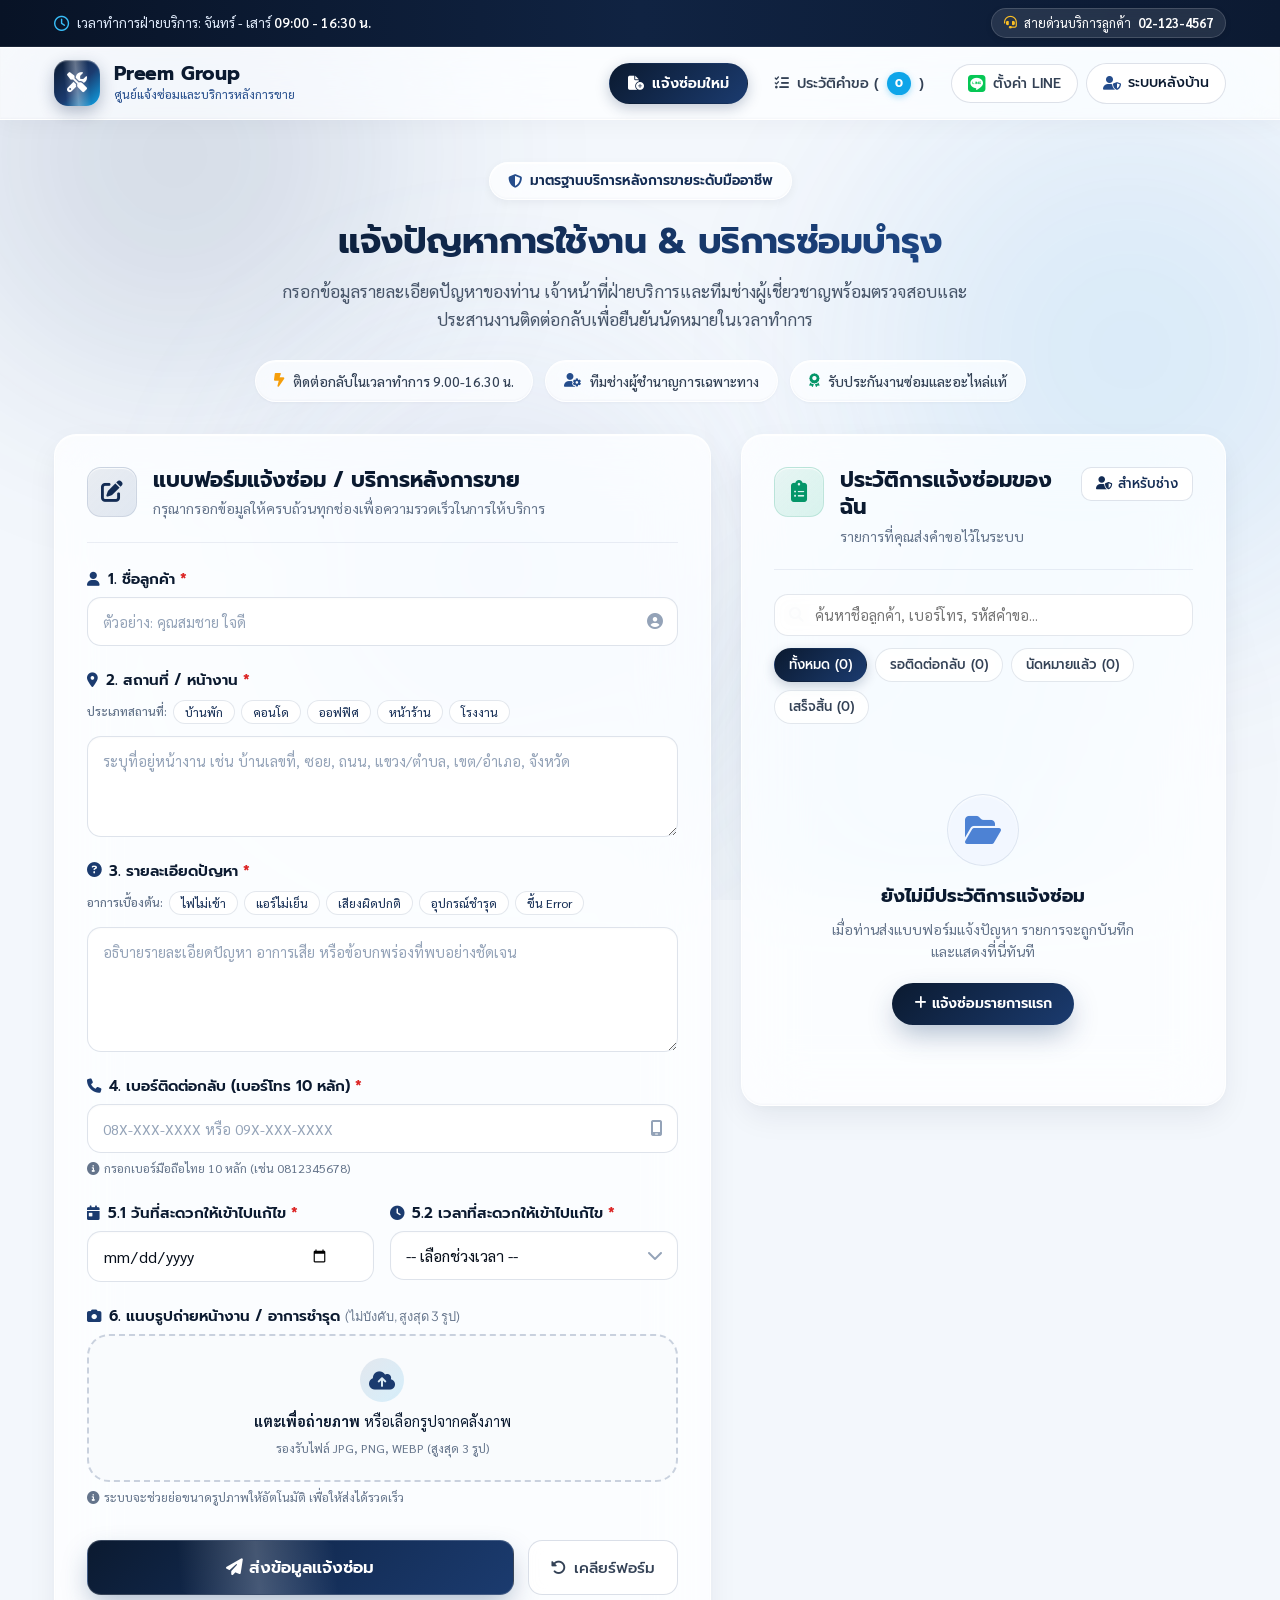
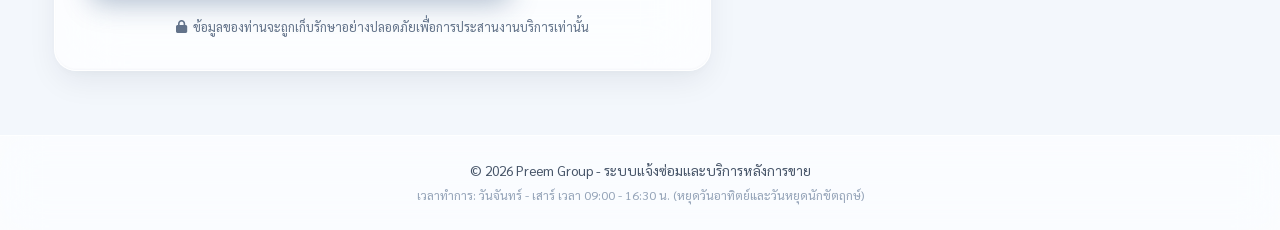
==== commit 257dbbd8: "Add files via upload" ====
--- a/web pg/index.html
+++ b/web pg/index.html
@@ -289,6 +289,31 @@
           </div>
         </div>
 
+        <!-- Field 6: Photo Uploads (Optional) -->
+        <div class="form-group" id="group-issuePhotos">
+          <label class="form-label" for="photoFileInput">
+            <i class="fa-solid fa-camera form-label-icon"></i>
+            <span>6. แนบรูปถ่ายหน้างาน / อาการชำรุด <span class="optional-tag" style="font-size: 0.8rem; font-weight: normal; color: var(--slate-500);">(ไม่บังคับ, สูงสุด 3 รูป)</span></span>
+          </label>
+          
+          <div class="photo-upload-zone" id="photoDropZone">
+            <input 
+              type="file" 
+              id="photoFileInput" 
+              accept="image/*" 
+              multiple 
+              style="display: none;"
+            >
+            <div class="photo-upload-prompt" id="photoUploadPrompt" role="button" tabindex="0">
+              <div class="photo-upload-icon"><i class="fa-solid fa-cloud-arrow-up"></i></div>
+              <p class="photo-upload-title"><strong>แตะเพื่อถ่ายภาพ</strong> หรือเลือกรูปจากคลังภาพ</p>
+              <span class="photo-upload-subtitle">รองรับไฟล์ JPG, PNG, WEBP (สูงสุด 3 รูป)</span>
+            </div>
+            <div class="photo-preview-grid" id="photoPreviewGrid" style="display: none;"></div>
+          </div>
+          <p class="field-hint"><i class="fa-solid fa-circle-info"></i> ระบบจะช่วยย่อขนาดรูปภาพให้อัตโนมัติ เพื่อให้ส่งได้รวดเร็ว</p>
+        </div>
+
         <!-- Submit Button Area -->
         <div class="form-action-area">
           <button type="submit" id="btnSubmitRequest" class="btn-submit">
--- a/web pg/style.css
+++ b/web pg/style.css
@@ -860,6 +860,137 @@
   display: flex;
 }
 
+/* ==========================================================================
+   Photo Upload Component
+   ========================================================================== */
+
+.photo-upload-zone {
+  border: 2px dashed rgba(27, 59, 111, 0.22);
+  border-radius: var(--radius-lg);
+  background: rgba(248, 250, 252, 0.7);
+  padding: 16px;
+  text-align: center;
+  transition: var(--transition-normal);
+  position: relative;
+  cursor: pointer;
+  overflow: hidden;
+}
+
+.photo-upload-zone:hover,
+.photo-upload-zone.dragover {
+  border-color: var(--navy-600);
+  background: rgba(241, 245, 249, 0.95);
+  box-shadow: 0 4px 12px rgba(27, 59, 111, 0.08);
+}
+
+.photo-upload-prompt {
+  display: flex;
+  flex-direction: column;
+  align-items: center;
+  gap: 6px;
+  padding: 6px 0;
+}
+
+.photo-upload-icon {
+  width: 44px;
+  height: 44px;
+  border-radius: 50%;
+  background: linear-gradient(135deg, rgba(27, 59, 111, 0.1) 0%, rgba(14, 165, 233, 0.15) 100%);
+  color: var(--navy-700);
+  display: flex;
+  align-items: center;
+  justify-content: center;
+  font-size: 1.3rem;
+  margin-bottom: 2px;
+  transition: transform 0.2s ease;
+}
+
+.photo-upload-zone:hover .photo-upload-icon {
+  transform: translateY(-2px) scale(1.05);
+  color: var(--navy-900);
+}
+
+.photo-upload-title {
+  font-size: 0.9rem;
+  color: var(--navy-900);
+}
+
+.photo-upload-subtitle {
+  font-size: 0.76rem;
+  color: var(--slate-500);
+}
+
+.photo-preview-grid {
+  display: grid;
+  grid-template-columns: repeat(auto-fill, minmax(90px, 1fr));
+  gap: 10px;
+  margin-top: 12px;
+  text-align: left;
+}
+
+.photo-preview-card {
+  position: relative;
+  width: 100%;
+  aspect-ratio: 1 / 1;
+  border-radius: var(--radius-md);
+  overflow: hidden;
+  border: 1px solid var(--slate-200);
+  box-shadow: 0 2px 6px rgba(0, 0, 0, 0.06);
+  background: #ffffff;
+}
+
+.photo-preview-card img {
+  width: 100%;
+  height: 100%;
+  object-fit: cover;
+  display: block;
+}
+
+.photo-preview-card .btn-remove-photo {
+  position: absolute;
+  top: 4px;
+  right: 4px;
+  width: 22px;
+  height: 22px;
+  border-radius: 50%;
+  background: rgba(15, 23, 42, 0.8);
+  color: #ffffff;
+  border: none;
+  display: flex;
+  align-items: center;
+  justify-content: center;
+  font-size: 0.7rem;
+  cursor: pointer;
+  transition: all 0.2s ease;
+}
+
+.photo-preview-card .btn-remove-photo:hover {
+  background: var(--danger-600);
+  transform: scale(1.1);
+}
+
+.photo-add-more-btn {
+  display: flex;
+  flex-direction: column;
+  align-items: center;
+  justify-content: center;
+  aspect-ratio: 1 / 1;
+  border: 1.5px dashed var(--slate-300);
+  border-radius: var(--radius-md);
+  background: rgba(255, 255, 255, 0.6);
+  color: var(--slate-500);
+  cursor: pointer;
+  transition: all 0.2s ease;
+  font-size: 0.72rem;
+  gap: 4px;
+}
+
+.photo-add-more-btn:hover {
+  border-color: var(--navy-600);
+  color: var(--navy-800);
+  background: #ffffff;
+}
+
 .has-error .input-icon-right {
   color: var(--danger-500);
 }
